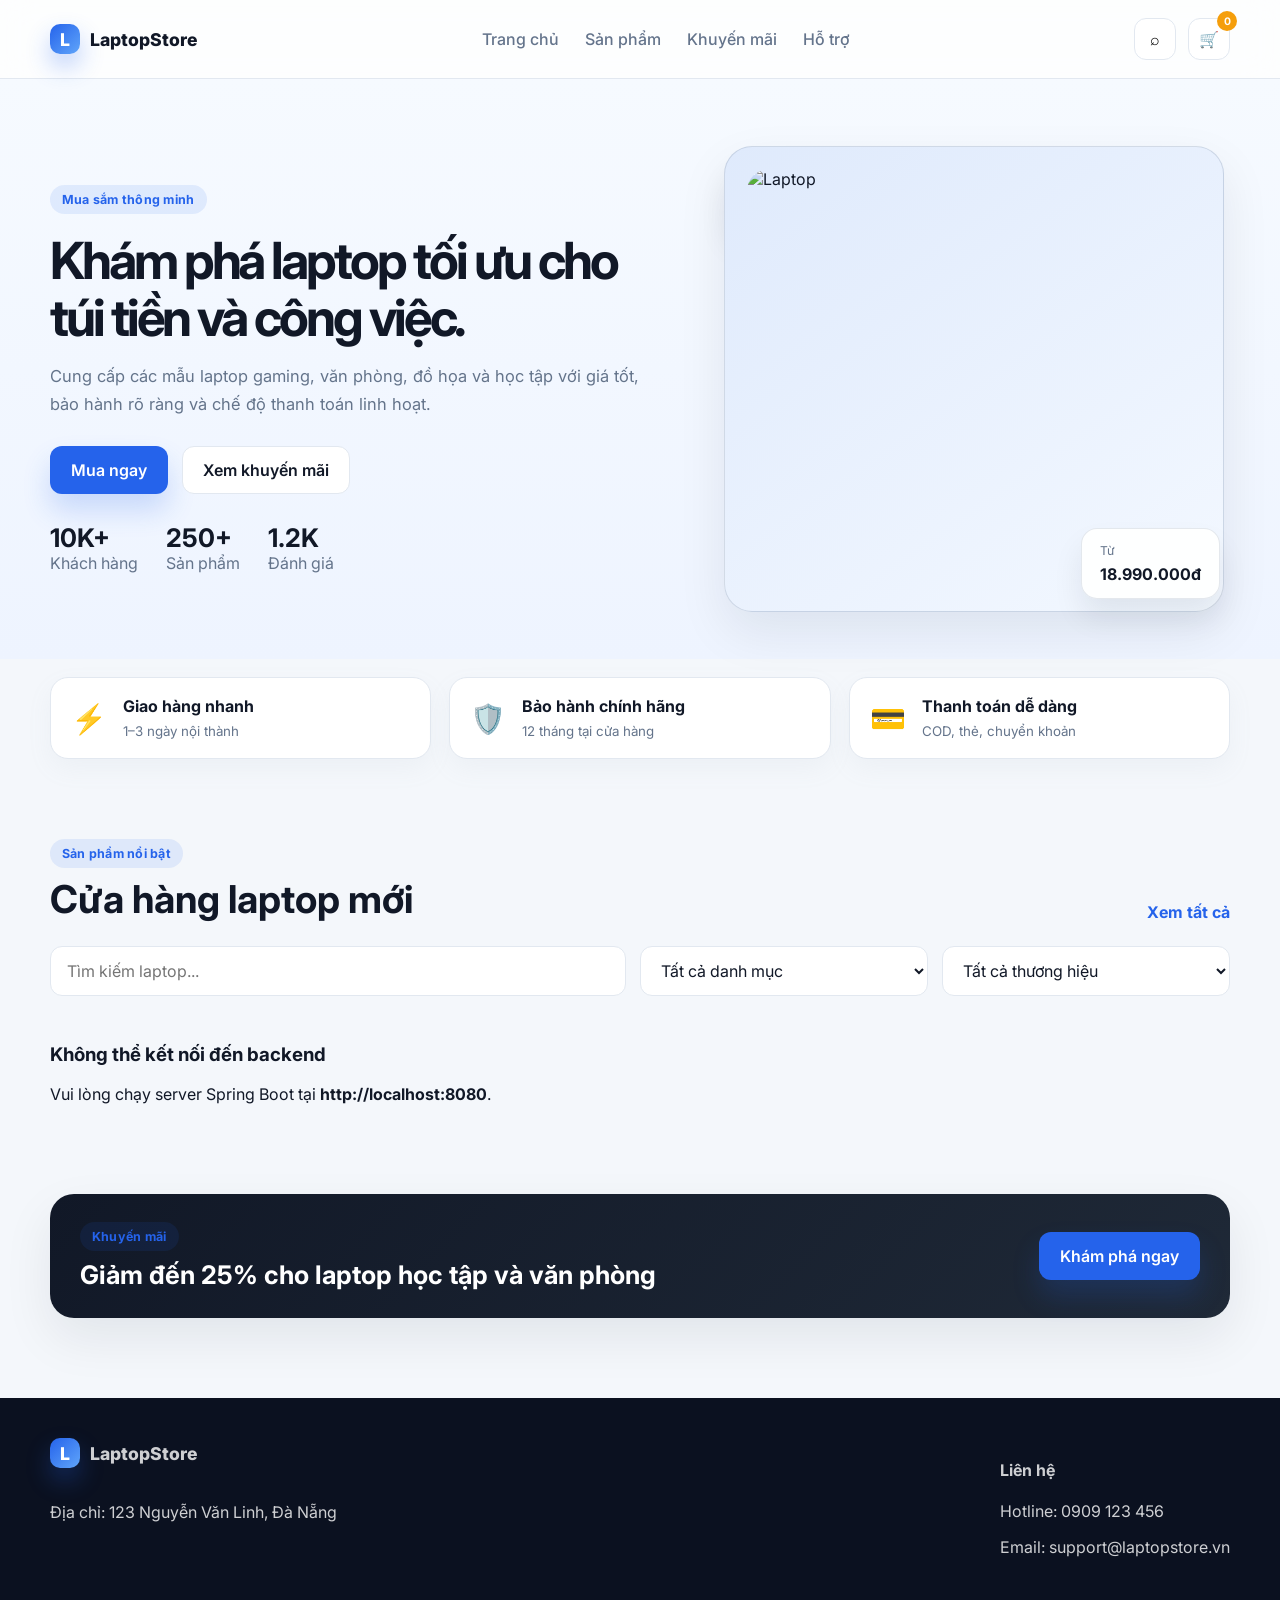
==== front_end/index.html @ 11240186 "Tạo giao diện frontend HTML/CSS/JS cho website bán laptop LaptopStore." ====
<!DOCTYPE html>
<html lang="vi">
  <head>
    <meta charset="UTF-8" />
    <meta name="viewport" content="width=device-width, initial-scale=1.0" />
    <title>Laptop Store</title>
    <link rel="preconnect" href="https://fonts.googleapis.com" />
    <link rel="preconnect" href="https://fonts.gstatic.com" crossorigin />
    <link href="https://fonts.googleapis.com/css2?family=Inter:wght@400;500;600;700;800&display=swap" rel="stylesheet" />
    <link rel="stylesheet" href="styles.css" />
  </head>
  <body>
    <header class="topbar">
      <div class="container nav-wrap">
        <div class="brand">
          <span class="brand-mark">L</span>
          <span>LaptopStore</span>
        </div>
        <nav class="main-nav">
          <a href="#home">Trang chủ</a>
          <a href="#products">Sản phẩm</a>
          <a href="#deal">Khuyến mãi</a>
          <a href="#support">Hỗ trợ</a>
        </nav>
        <div class="nav-actions">
          <button class="icon-btn" aria-label="Tìm kiếm">⌕</button>
          <button class="icon-btn cart-button" aria-label="Giỏ hàng">
            🛒
            <span id="cart-count" class="cart-count">0</span>
          </button>
        </div>
      </div>
    </header>

    <main id="home">
      <section class="hero">
        <div class="container hero-content">
          <div class="hero-text">
            <span class="badge">Mua sắm thông minh</span>
            <h1>Khám phá laptop tối ưu cho túi tiền và công việc.</h1>
            <p>
              Cung cấp các mẫu laptop gaming, văn phòng, đồ họa và học tập với giá tốt,
              bảo hành rõ ràng và chế độ thanh toán linh hoạt.
            </p>
            <div class="hero-actions">
              <a href="#products" class="btn primary">Mua ngay</a>
              <a href="#deal" class="btn secondary">Xem khuyến mãi</a>
            </div>
            <ul class="hero-stats">
              <li><strong>10K+</strong><span>Khách hàng</span></li>
              <li><strong>250+</strong><span>Sản phẩm</span></li>
              <li><strong>1.2K</strong><span>Đánh giá</span></li>
            </ul>
          </div>
          <div class="hero-visual">
            <div class="floating-card card-top">
              <span>Gaming</span>
              <strong>RTX 4060</strong>
            </div>
            <div class="laptop-frame">
              <img src="https://images.unsplash.com/photo-1496181133206-80ce9b88a853?auto=format&fit=crop&w=900&q=80" alt="Laptop" />
            </div>
            <div class="floating-card card-bottom">
              <span>Từ</span>
              <strong>18.990.000đ</strong>
            </div>
          </div>
        </div>
      </section>

      <section class="feature-strip">
        <div class="container feature-list">
          <div class="feature-item">
            <span>⚡</span>
            <div>
              <strong>Giao hàng nhanh</strong>
              <small>1–3 ngày nội thành</small>
            </div>
          </div>
          <div class="feature-item">
            <span>🛡️</span>
            <div>
              <strong>Bảo hành chính hãng</strong>
              <small>12 tháng tại cửa hàng</small>
            </div>
          </div>
          <div class="feature-item">
            <span>💳</span>
            <div>
              <strong>Thanh toán dễ dàng</strong>
              <small>COD, thẻ, chuyển khoản</small>
            </div>
          </div>
        </div>
      </section>

      <section id="products" class="catalog">
        <div class="container">
          <div class="section-head">
            <div>
              <span class="tiny-label">Sản phẩm nổi bật</span>
              <h2>Cửa hàng laptop mới</h2>
            </div>
            <a href="#" class="link-more">Xem tất cả</a>
          </div>

          <div class="filters">
            <div class="search-box">
              <input id="searchInput" type="text" placeholder="Tìm kiếm laptop..." />
            </div>
            <select id="categoryFilter">
              <option value="">Tất cả danh mục</option>
            </select>
            <select id="brandFilter">
              <option value="">Tất cả thương hiệu</option>
            </select>
          </div>

          <div id="productGrid" class="product-grid"></div>
        </div>
      </section>

      <section id="deal" class="promo">
        <div class="container promo-box">
          <div>
            <span class="tiny-label">Khuyến mãi</span>
            <h3>Giảm đến 25% cho laptop học tập và văn phòng</h3>
          </div>
          <a href="#products" class="btn primary">Khám phá ngay</a>
        </div>
      </section>
    </main>

    <aside id="cartPanel" class="cart-panel hidden">
      <div class="cart-header">
        <h3>Giỏ hàng</h3>
        <button id="closeCart" class="close-btn" aria-label="Đóng">×</button>
      </div>
      <div id="cartItems" class="cart-items"></div>
      <div class="cart-summary">
        <div>
          <span>Tổng tiền</span>
          <strong id="cartTotal">0đ</strong>
        </div>
        <button class="btn primary full">Thanh toán</button>
      </div>
    </aside>

    <div id="productModal" class="modal hidden" aria-hidden="true">
      <div class="modal-backdrop" data-close="true"></div>
      <div class="modal-dialog">
        <button class="close-btn modal-close" aria-label="Đóng">×</button>
        <div id="modalContent" class="modal-content"></div>
      </div>
    </div>

    <footer id="support" class="site-footer">
      <div class="container footer-wrap">
        <div>
          <div class="brand brand-footer">
            <span class="brand-mark">L</span>
            <span>LaptopStore</span>
          </div>
          <p>Địa chỉ: 123 Nguyễn Văn Linh, Đà Nẵng</p>
        </div>
        <div>
          <h4>Liên hệ</h4>
          <p>Hotline: 0909 123 456</p>
          <p>Email: support@laptopstore.vn</p>
        </div>
      </div>
    </footer>

    <script src="script.js"></script>
  </body>
</html>
---- front_end/styles.css ----
:root {
  --dark: #0f172a;
  --bg: #f4f7fb;
  --card: #ffffff;
  --soft: #eef3ff;
  --primary: #2563eb;
  --primary-dark: #1d4ed8;
  --accent: #f59e0b;
  --success: #10b981;
  --text: #111827;
  --muted: #64748b;
  --border: #e2e8f0;
  --shadow: 0 20px 50px rgba(15, 23, 42, 0.08);
}

* {
  box-sizing: border-box;
}

html {
  scroll-behavior: smooth;
}

body {
  margin: 0;
  font-family: "Inter", sans-serif;
  background: var(--bg);
  color: var(--text);
}

a {
  text-decoration: none;
  color: inherit;
}

img {
  max-width: 100%;
  display: block;
}

button,
input,
select {
  font: inherit;
}

.container {
  width: min(1180px, calc(100% - 32px));
  margin: 0 auto;
}

.topbar {
  position: sticky;
  top: 0;
  z-index: 20;
  background: rgba(255, 255, 255, 0.8);
  backdrop-filter: blur(16px);
  border-bottom: 1px solid var(--border);
}

.nav-wrap {
  display: flex;
  align-items: center;
  justify-content: space-between;
  height: 78px;
  gap: 20px;
}

.brand {
  display: inline-flex;
  align-items: center;
  gap: 10px;
  font-weight: 800;
  font-size: 1.1rem;
}

.brand-mark {
  display: grid;
  place-items: center;
  width: 30px;
  height: 30px;
  border-radius: 10px;
  background: linear-gradient(135deg, var(--primary), #60a5fa);
  color: white;
  box-shadow: 0 12px 24px rgba(37, 99, 235, 0.3);
}

.main-nav {
  display: flex;
  align-items: center;
  gap: 26px;
  color: var(--muted);
  font-weight: 500;
}

.main-nav a:hover {
  color: var(--text);
}

.nav-actions {
  display: flex;
  align-items: center;
  gap: 12px;
}

.icon-btn {
  width: 42px;
  height: 42px;
  border: 1px solid var(--border);
  border-radius: 12px;
  background: white;
  cursor: pointer;
  transition: 0.2s ease;
}

.icon-btn:hover {
  transform: translateY(-1px);
  border-color: var(--primary);
}

.cart-button {
  position: relative;
}

.cart-count {
  position: absolute;
  top: -8px;
  right: -8px;
  min-width: 20px;
  height: 20px;
  border-radius: 999px;
  display: grid;
  place-items: center;
  background: var(--accent);
  color: white;
  font-size: 0.65rem;
  font-weight: 700;
}

.hero {
  padding: 50px 0 30px;
  background: linear-gradient(180deg, #f6faff 0%, #eef4ff 100%);
}

.hero-content {
  display: grid;
  grid-template-columns: 1.1fr 0.9fr;
  gap: 40px;
  align-items: center;
}

.badge,
.tiny-label {
  display: inline-block;
  padding: 7px 12px;
  border-radius: 999px;
  background: rgba(37, 99, 235, 0.1);
  color: var(--primary);
  font-weight: 700;
  font-size: 0.78rem;
  letter-spacing: 0.02em;
}

.hero-text h1 {
  font-size: clamp(2.4rem, 4vw, 4.4rem);
  line-height: 1.1;
  margin: 18px 0 16px;
  letter-spacing: -0.06em;
}

.hero-text p {
  font-size: 1.03rem;
  color: var(--muted);
  max-width: 600px;
  line-height: 1.7;
}

.hero-actions {
  display: flex;
  flex-wrap: wrap;
  gap: 14px;
  margin-top: 28px;
}

.btn {
  display: inline-flex;
  align-items: center;
  justify-content: center;
  min-height: 48px;
  padding: 0 20px;
  border-radius: 12px;
  border: 1px solid transparent;
  cursor: pointer;
  transition: 0.2s ease;
  font-weight: 600;
}

.btn.primary {
  background: var(--primary);
  color: white;
  box-shadow: 0 16px 28px rgba(37, 99, 235, 0.2);
}

.btn.primary:hover {
  background: var(--primary-dark);
}

.btn.secondary {
  background: white;
  border-color: var(--border);
}

.hero-stats {
  list-style: none;
  display: flex;
  gap: 28px;
  padding: 0;
  margin: 28px 0 0;
  color: var(--muted);
}

.hero-stats strong {
  display: block;
  font-size: 1.6rem;
  color: var(--text);
}

.hero-visual {
  position: relative;
  display: flex;
  align-items: center;
  justify-content: center;
  min-height: 500px;
}

.laptop-frame {
  position: relative;
  width: min(500px, 100%);
  padding: 22px;
  background: linear-gradient(145deg, #dfeafc, #f3f8ff);
  border: 1px solid rgba(148, 163, 184, 0.35);
  border-radius: 28px;
  box-shadow: var(--shadow);
}

.laptop-frame img {
  width: 100%;
  height: 420px;
  object-fit: cover;
  border-radius: 22px;
}

.floating-card {
  position: absolute;
  display: flex;
  flex-direction: column;
  gap: 6px;
  background: rgba(255, 255, 255, 0.92);
  border: 1px solid rgba(148, 163, 184, 0.25);
  border-radius: 16px;
  box-shadow: 0 18px 30px rgba(15, 23, 42, 0.08);
  padding: 14px 18px;
}

.card-top {
  top: 30px;
  left: 10px;
}

.card-bottom {
  right: 10px;
  bottom: 30px;
}

.floating-card span {
  color: var(--muted);
  font-size: 0.76rem;
}

.feature-strip {
  padding: 18px 0 0;
}

.feature-list {
  display: grid;
  grid-template-columns: repeat(3, minmax(200px, 1fr));
  gap: 18px;
}

.feature-item {
  display: flex;
  align-items: center;
  gap: 16px;
  background: white;
  border: 1px solid var(--border);
  border-radius: 18px;
  padding: 18px 20px;
  box-shadow: 0 10px 25px rgba(148, 163, 184, 0.08);
}

.feature-item span {
  font-size: 1.8rem;
}

.feature-item strong {
  display: block;
  margin-bottom: 4px;
}

.feature-item small {
  color: var(--muted);
}

.catalog {
  padding: 80px 0 30px;
}

.section-head {
  display: flex;
  align-items: end;
  justify-content: space-between;
  margin-bottom: 24px;
}

.section-head h2 {
  margin: 8px 0 0;
  font-size: clamp(1.8rem, 3vw, 2.5rem);
}

.link-more {
  color: var(--primary);
  font-weight: 700;
}

.filters {
  display: grid;
  grid-template-columns: 2fr 1fr 1fr;
  gap: 14px;
  margin-bottom: 28px;
}

.search-box input,
.filters select {
  width: 100%;
  min-height: 50px;
  padding: 0 16px;
  border-radius: 12px;
  background: white;
  border: 1px solid var(--border);
  color: var(--text);
}

.product-grid {
  display: grid;
  grid-template-columns: repeat(auto-fit, minmax(240px, 1fr));
  gap: 24px;
}

.product-card {
  background: white;
  border: 1px solid var(--border);
  border-radius: 18px;
  overflow: hidden;
  box-shadow: 0 14px 30px rgba(15, 23, 42, 0.03);
  transition: transform 0.2s ease, box-shadow 0.2s ease;
}

.product-card:hover {
  transform: translateY(-4px);
  box-shadow: 0 22px 40px rgba(15, 23, 42, 0.08);
}

.product-image {
  width: 100%;
  height: 220px;
  object-fit: cover;
  background: linear-gradient(135deg, rgba(37,99,235,0.08), rgba(14,165,233,0.04));
}

.product-body {
  padding: 18px 16px 20px;
}

.product-meta {
  display: flex;
  justify-content: space-between;
  gap: 12px;
  margin-bottom: 12px;
  color: var(--muted);
  font-size: 0.82rem;
}

.product-body h3 {
  margin: 0 0 10px;
  font-size: 1.08rem;
  line-height: 1.5;
}

.product-price {
  display: flex;
  align-items: center;
  justify-content: space-between;
  gap: 10px;
  margin-top: 16px;
}

.price-value {
  font-size: 1.28rem;
  font-weight: 800;
  color: var(--primary);
}

.product-actions {
  display: flex;
  gap: 10px;
  margin-top: 16px;
}

.product-actions button {
  flex: 1;
  min-height: 42px;
  border: none;
  border-radius: 10px;
  cursor: pointer;
  font-weight: 600;
}

.detail-btn {
  background: rgba(37, 99, 235, 0.08);
  color: var(--primary);
}

.add-btn {
  background: var(--primary);
  color: white;
}

.promo {
  padding: 44px 0 80px;
}

.promo-box {
  display: flex;
  align-items: center;
  justify-content: space-between;
  gap: 20px;
  padding: 28px 30px;
  background: linear-gradient(135deg, #111827, #1f2937);
  color: white;
  border-radius: 24px;
  box-shadow: var(--shadow);
}

.promo-box h3 {
  margin: 8px 0 0;
  font-size: clamp(1.5rem, 2vw, 2.1rem);
}

.site-footer {
  background: #0b1120;
  color: rgba(255, 255, 255, 0.8);
  padding: 40px 0;
}

.footer-wrap {
  display: flex;
  justify-content: space-between;
  gap: 20px;
}

.brand-footer {
  margin-bottom: 18px;
}

.cart-panel {
  position: fixed;
  top: 0;
  right: 0;
  width: min(420px, 100%);
  height: 100vh;
  background: white;
  box-shadow: -20px 0 60px rgba(15, 23, 42, 0.18);
  z-index: 50;
  display: flex;
  flex-direction: column;
  transform: translateX(0);
  transition: transform 0.25s ease;
}

.cart-panel.hidden,
.modal.hidden {
  display: none;
}

.cart-header,
.cart-summary {
  display: flex;
  align-items: center;
  justify-content: space-between;
  gap: 12px;
  padding: 20px 22px;
  border-bottom: 1px solid var(--border);
}

.cart-items {
  flex: 1;
  overflow: auto;
  padding: 14px 18px 20px;
}

.cart-item {
  display: flex;
  gap: 12px;
  padding: 12px 0;
  border-bottom: 1px solid var(--border);
}

.cart-item img {
  width: 72px;
  height: 72px;
  object-fit: cover;
  border-radius: 12px;
}

.cart-item h4 {
  margin: 0 0 8px;
  font-size: 0.98rem;
}

.cart-item p {
  margin: 0;
  color: var(--muted);
  font-size: 0.8rem;
}

.cart-item strong {
  display: block;
  margin-top: 8px;
  color: var(--primary);
}

.close-btn {
  border: none;
  background: rgba(148, 163, 184, 0.12);
  width: 34px;
  height: 34px;
  border-radius: 50%;
  font-size: 1.5rem;
  cursor: pointer;
}

.full {
  width: 100%;
}

.modal {
  position: fixed;
  inset: 0;
  z-index: 60;
}

.modal-backdrop {
  position: absolute;
  inset: 0;
  background: rgba(15, 23, 42, 0.52);
}

.modal-dialog {
  position: relative;
  z-index: 1;
  width: min(980px, calc(100% - 32px));
  margin: 8vh auto 0;
  background: white;
  border-radius: 28px;
  padding: 24px;
  box-shadow: 0 25px 80px rgba(15, 23, 42, 0.22);
}

.modal-close {
  position: absolute;
  top: 16px;
  right: 16px;
}

.modal-content {
  display: grid;
  grid-template-columns: 1fr 1fr;
  gap: 30px;
  padding-top: 14px;
}

.modal-image {
  width: 100%;
  height: 420px;
  object-fit: cover;
  border-radius: 20px;
}

.modal-info h2 {
  margin: 0 0 12px;
  font-size: clamp(1.8rem, 2vw, 2.6rem);
}

.modal-info .price {
  font-size: 2rem;
  font-weight: 800;
  color: var(--primary);
  margin: 10px 0 18px;
}

.meta-list {
  display: grid;
  grid-template-columns: repeat(2, minmax(180px, 1fr));
  gap: 12px 16px;
  margin: 24px 0;
}

.meta-item {
  background: var(--soft);
  border: 1px solid rgba(148, 163, 184, 0.2);
  border-radius: 12px;
  padding: 12px 14px;
}

.meta-item span {
  display: block;
  color: var(--muted);
  font-size: 0.72rem;
  margin-bottom: 6px;
}

.meta-item strong {
  font-size: 0.95rem;
}

@media (max-width: 900px) {
  .hero-content,
  .modal-content,
  .feature-list,
  .footer-wrap {
    grid-template-columns: 1fr;
    display: grid;
  }

  .main-nav {
    display: none;
  }

  .filters {
    grid-template-columns: 1fr;
  }

  .promo-box,
  .section-head {
    flex-direction: column;
    align-items: flex-start;
  }
}

@media (max-width: 560px) {
  .hero {
    padding-top: 30px;
  }

  .hero-stats {
    flex-wrap: wrap;
    gap: 14px 24px;
  }

  .product-grid {
    grid-template-columns: 1fr;
  }
}
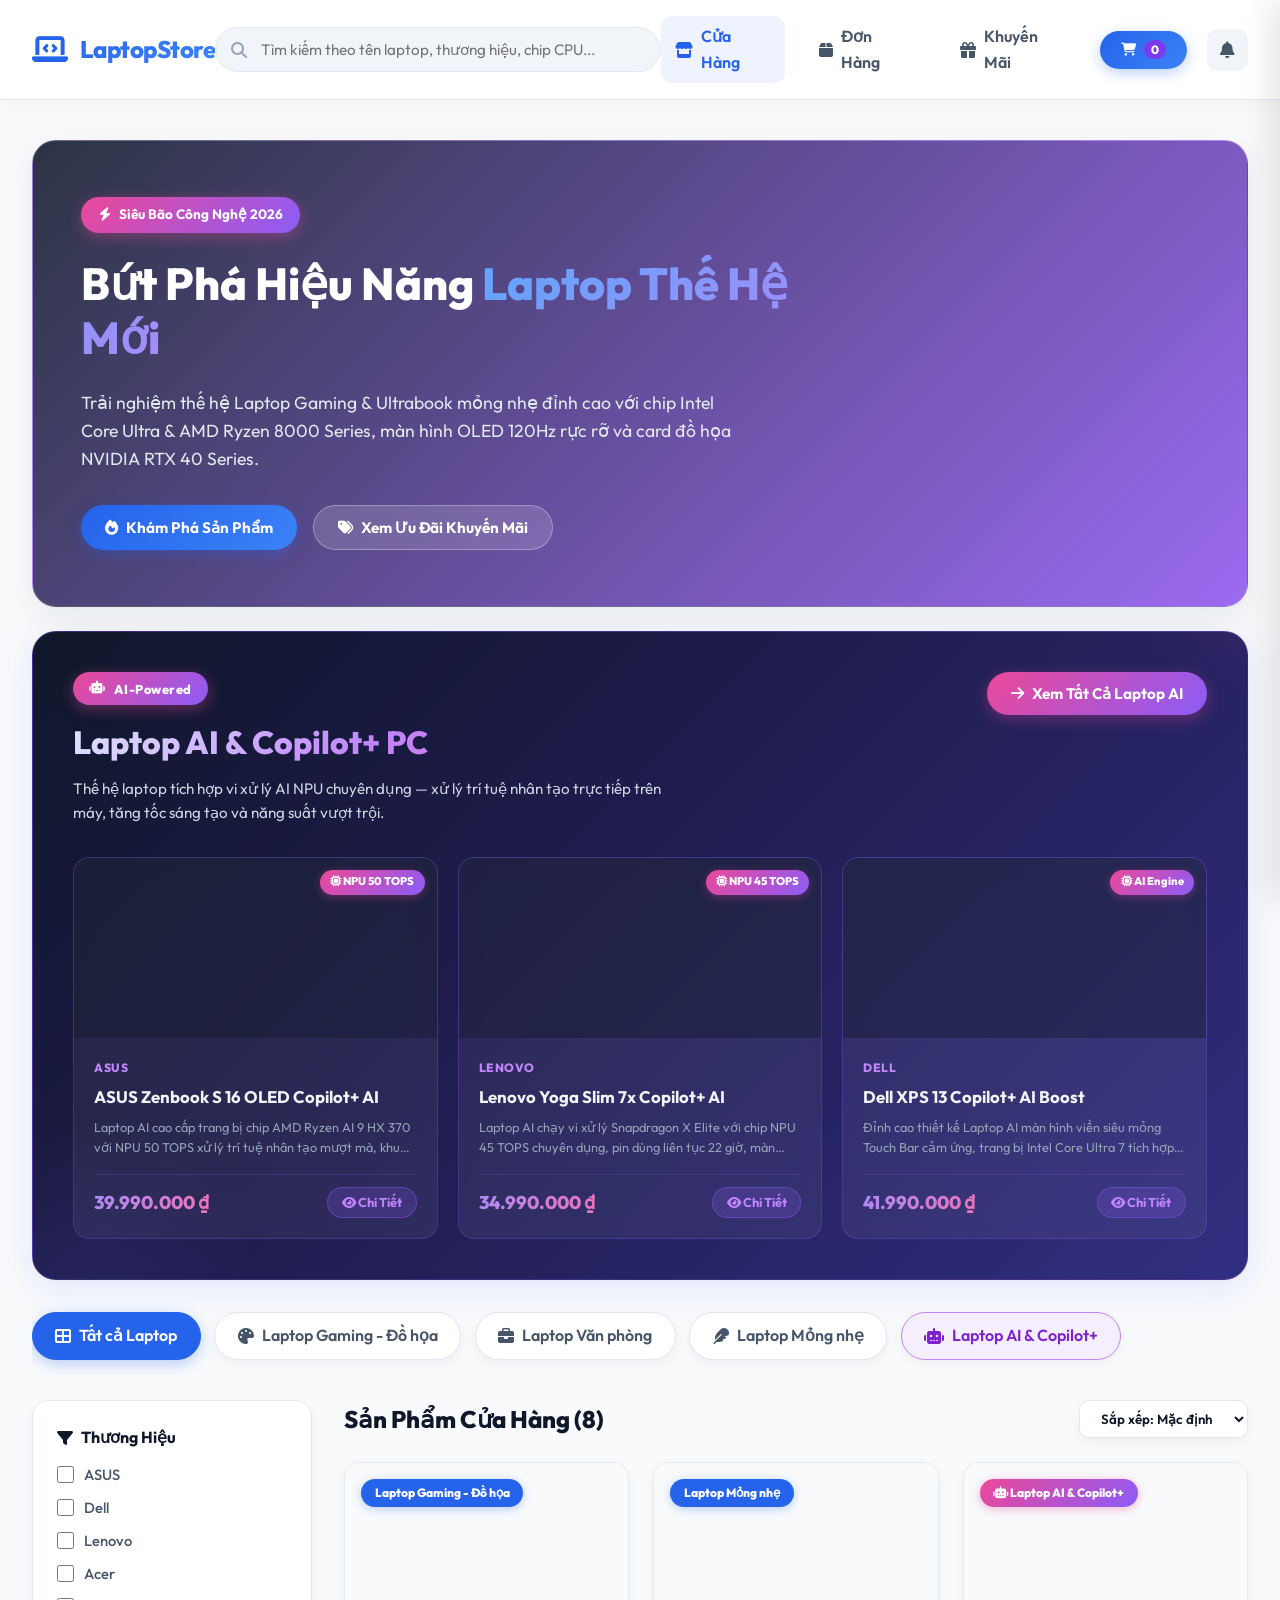
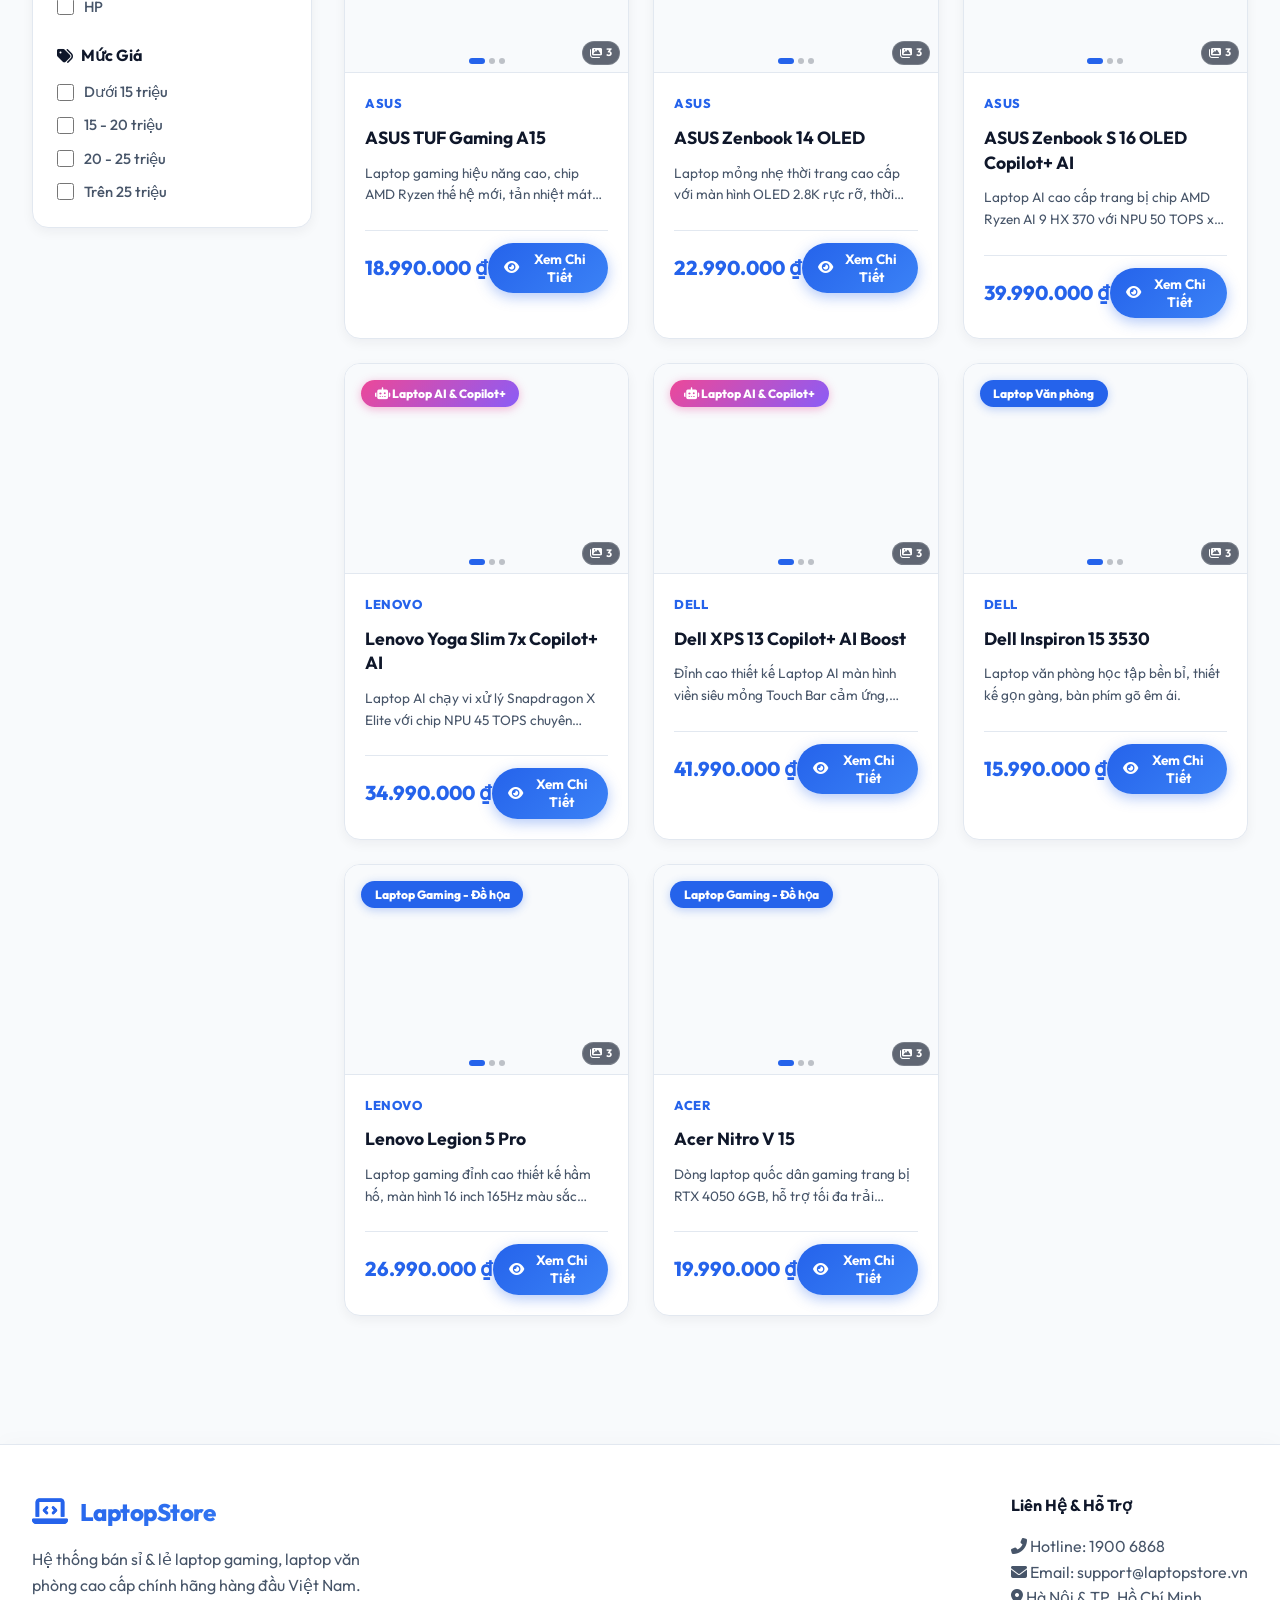
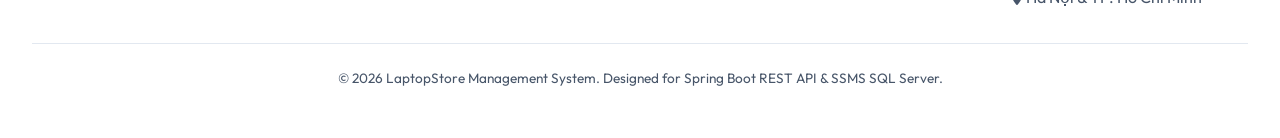
==== commit 2e4ce7ea: "them fe và sửa hiển thị ctsp" ====
--- a/front_end/index.html
+++ b/front_end/index.html
@@ -1,176 +1,333 @@
 <!DOCTYPE html>
 <html lang="vi">
-  <head>
-    <meta charset="UTF-8" />
-    <meta name="viewport" content="width=device-width, initial-scale=1.0" />
-    <title>Laptop Store</title>
-    <link rel="preconnect" href="https://fonts.googleapis.com" />
-    <link rel="preconnect" href="https://fonts.gstatic.com" crossorigin />
-    <link href="https://fonts.googleapis.com/css2?family=Inter:wght@400;500;600;700;800&display=swap" rel="stylesheet" />
-    <link rel="stylesheet" href="styles.css" />
-  </head>
-  <body>
-    <header class="topbar">
-      <div class="container nav-wrap">
-        <div class="brand">
-          <span class="brand-mark">L</span>
-          <span>LaptopStore</span>
+<head>
+  <meta charset="UTF-8">
+  <meta name="viewport" content="width=device-width, initial-scale=1.0">
+  <title>LaptopStore - System Store & Administration</title>
+
+  <!-- Google Fonts & FontAwesome Icons -->
+  <link rel="preconnect" href="https://fonts.googleapis.com">
+  <link rel="preconnect" href="https://fonts.gstatic.com" crossorigin>
+  <link href="https://fonts.googleapis.com/css2?family=Outfit:wght@300;400;500;600;700;800&display=swap" rel="stylesheet">
+  <link rel="stylesheet" href="https://cdnjs.cloudflare.com/ajax/libs/font-awesome/6.4.0/css/all.min.css">
+
+  <!-- Custom CSS Design System -->
+  <link rel="stylesheet" href="css/style.css">
+</head>
+<body>
+
+  <!-- Navbar Navigation Header -->
+  <header class="navbar">
+    <div class="nav-brand" data-nav="shop">
+      <i class="fas fa-laptop-code"></i>
+      <span>LaptopStore</span>
+    </div>
+
+    <div class="nav-search">
+      <i class="fas fa-search"></i>
+      <input type="text" id="search-input" placeholder="Tìm kiếm theo tên laptop, thương hiệu, chip CPU...">
+    </div>
+
+    <div class="nav-menu">
+      <a href="#" class="nav-link active" data-nav="shop">
+        <i class="fas fa-store"></i> Cửa Hàng
+      </a>
+      <a href="#" class="nav-link" data-nav="orders">
+        <i class="fas fa-box"></i> Đơn Hàng
+      </a>
+      <a href="#" class="nav-link" data-nav="promotions">
+        <i class="fas fa-gift"></i> Khuyến Mãi
+      </a>
+      <a href="#" class="nav-link" id="nav-admin" data-nav="admin" style="display: none;">
+        <i class="fas fa-user-shield"></i> Quản Lý Hệ Thống
+      </a>
+
+      <!-- 2 Role Switcher Options -->
+      <select id="role-select" class="role-switcher">
+        <option value="customer">👤 Giao Diện Người Dùng (Khách Hàng)</option>
+        <option value="admin">👑 Giao Diện Quản Trị Viên & Nhân Viên</option>
+      </select>
+
+      <!-- Cart Button Badge -->
+      <button id="cart-btn" class="cart-btn">
+        <i class="fas fa-shopping-cart"></i>
+        <span id="cart-badge" class="cart-badge">0</span>
+      </button>
+
+      <button id="notification-btn" class="notification-btn" aria-label="Thông báo">
+        <i class="fas fa-bell"></i>
+        <span id="notification-badge" class="cart-badge">0</span>
+      </button>
+      <div id="notification-panel" class="notification-panel" hidden></div>
+    </div>
+  </header>
+
+  <!-- Hero Feature Showcase Section -->
+  <section id="hero-section" class="hero">
+    <div class="hero-banner">
+      <div class="hero-badge">
+        <i class="fas fa-bolt"></i> Siêu Bão Công Nghệ 2026
+      </div>
+      <h1 class="hero-title">Bứt Phá Hiệu Năng <span>Laptop Thế Hệ Mới</span></h1>
+      <p class="hero-desc">
+        Trải nghiệm thế hệ Laptop Gaming & Ultrabook mỏng nhẹ đỉnh cao với chip Intel Core Ultra & AMD Ryzen 8000 Series, màn hình OLED 120Hz rực rỡ và card đồ họa NVIDIA RTX 40 Series.
+      </p>
+      <div class="hero-actions">
+        <button class="btn btn-primary" onclick="switchView('shop')">
+          <i class="fas fa-fire"></i> Khám Phá Sản Phẩm
+        </button>
+        <button class="btn btn-secondary" onclick="switchView('promotions')">
+          <i class="fas fa-tags"></i> Xem Ưu Đãi Khuyến Mãi
+        </button>
+      </div>
+    </div>
+  </section>
+
+  <!-- AI Laptop Showcase Section -->
+  <section id="ai-section" class="ai-section">
+    <div class="ai-section-inner">
+      <div class="ai-header">
+        <div class="ai-header-text">
+          <span class="ai-badge"><i class="fas fa-robot"></i> AI-Powered</span>
+          <h2 class="ai-title">Laptop AI & Copilot+ PC</h2>
+          <p class="ai-desc">Thế hệ laptop tích hợp vi xử lý AI NPU chuyên dụng — xử lý trí tuệ nhân tạo trực tiếp trên máy, tăng tốc sáng tạo và năng suất vượt trội.</p>
         </div>
-        <nav class="main-nav">
-          <a href="#home">Trang chủ</a>
-          <a href="#products">Sản phẩm</a>
-          <a href="#deal">Khuyến mãi</a>
-          <a href="#support">Hỗ trợ</a>
-        </nav>
-        <div class="nav-actions">
-          <button class="icon-btn" aria-label="Tìm kiếm">⌕</button>
-          <button class="icon-btn cart-button" aria-label="Giỏ hàng">
-            🛒
-            <span id="cart-count" class="cart-count">0</span>
+        <button class="btn btn-ai" onclick="filterByCategory(5)">
+          <i class="fas fa-arrow-right"></i> Xem Tất Cả Laptop AI
+        </button>
+      </div>
+      <div id="ai-products-grid" class="ai-products-grid">
+        <!-- Dynamically Rendered AI Product Cards -->
+      </div>
+    </div>
+  </section>
+
+  <!-- Category Filter Quick Chips -->
+  <section id="category-section" class="category-section">
+    <div id="category-bar" class="category-bar">
+      <!-- Dynamically Rendered -->
+    </div>
+  </section>
+
+  <!-- Main Grid Layout (Sidebar Filters + Catalog View) -->
+  <main id="main-content" class="main-container">
+    <aside id="sidebar-container">
+      <!-- Dynamically Rendered Sidebar -->
+    </aside>
+
+    <section id="catalog-view">
+      <!-- Dynamically Rendered Product Cards / Views -->
+    </section>
+  </main>
+
+  <!-- Product Details Modal -->
+  <div id="product-modal" class="modal-overlay">
+    <div class="modal-card">
+      <div class="modal-header">
+        <h3 class="modal-title"><i class="fas fa-laptop"></i> Chi Tiết Sản Phẩm & Cấu Hình</h3>
+        <button class="modal-close">&times;</button>
+      </div>
+      <div id="product-modal-body" class="modal-body">
+        <!-- Dynamically Rendered Details -->
+      </div>
+    </div>
+  </div>
+
+  <!-- Cart Drawer Overlay -->
+  <div id="cart-overlay" class="cart-drawer-overlay"></div>
+  <aside id="cart-drawer" class="cart-drawer">
+    <div class="cart-drawer-header">
+      <h3 style="font-weight: 700; display: flex; align-items: center; gap: 0.5rem;">
+        <i class="fas fa-shopping-bag" style="color: var(--primary);"></i> Giỏ Hàng Của Bạn
+      </h3>
+      <button id="close-cart-btn" class="modal-close">&times;</button>
+    </div>
+    <div id="cart-drawer-body" class="cart-drawer-body">
+      <!-- Dynamically Rendered Cart Items -->
+    </div>
+    <div class="cart-drawer-footer">
+      <div style="display: flex; justify-content: space-between; align-items: center; font-size: 1.1rem; font-weight: 700;">
+        <span>Tổng cộng:</span>
+        <span id="cart-total-price" style="color: var(--primary); font-size: 1.3rem;">0 ₫</span>
+      </div>
+      <button class="btn btn-primary" style="width: 100%; justify-content: center;" onclick="openCheckoutModal()">
+        <i class="fas fa-credit-card"></i> Tiến Hành Thanh Toán
+      </button>
+    </div>
+  </aside>
+
+  <!-- Checkout Form Modal -->
+  <div id="checkout-modal" class="modal-overlay">
+    <div class="modal-card" style="max-width: 600px;">
+      <div class="modal-header">
+        <h3 class="modal-title"><i class="fas fa-cash-register"></i> Đặt Hàng & Thanh Toán</h3>
+        <button class="modal-close">&times;</button>
+      </div>
+      <div class="modal-body">
+        <form onsubmit="processCheckout(event)">
+          <div class="form-group">
+            <label class="form-label">Họ và tên người nhận</label>
+            <input type="text" id="checkout-name" class="form-input" placeholder="Nguyễn Văn An" required value="Nguyễn Văn An">
+          </div>
+          <div class="form-group">
+            <label class="form-label">Số điện thoại liên hệ</label>
+            <input type="tel" id="checkout-phone" class="form-input" placeholder="0901234567" required value="0901234567">
+          </div>
+          <div class="form-group">
+            <label class="form-label">Địa chỉ giao hàng chi tiết</label>
+            <textarea id="checkout-address" class="form-input" rows="3" placeholder="Số nhà, Tên đường, Phường/Xã, Quận/Huyện, Tỉnh/TP" required>123 Đường Cầu Giấy, Phường Dịch Vọng, Quận Cầu Giấy, Hà Nội</textarea>
+          </div>
+          <div class="form-group">
+            <label class="form-label">Phương thức thanh toán</label>
+            <select id="checkout-payment" class="form-input">
+              <option value="Thanh toán khi nhận hàng (COD)">Thanh toán khi nhận hàng (COD)</option>
+              <option value="Chuyển khoản Ngân hàng (QR Code)">Chuyển khoản Ngân hàng qua QR Code</option>
+              <option value="Thẻ tín dụng / Ghi nợ Quốc tế">Thẻ tín dụng / Ghi nợ Visa / Mastercard</option>
+            </select>
+          </div>
+
+          <div style="background: var(--bg-surface); padding: 1rem; border-radius: var(--radius-sm); margin: 1.5rem 0; display: flex; justify-content: space-between; align-items: center;">
+            <span style="font-weight: 600;">Tổng thanh toán:</span>
+            <span id="checkout-total-price" style="font-size: 1.4rem; font-weight: 800; color: var(--primary);">0 ₫</span>
+          </div>
+
+          <button type="submit" class="btn btn-primary" style="width: 100%; justify-content: center; font-size: 1.1rem; padding: 0.9rem;">
+            <i class="fas fa-check-circle"></i> Xác Nhận Đặt Hàng Ngay
           </button>
+        </form>
+      </div>
+    </div>
+  </div>
+
+  <!-- Admin Add / Edit Product & Price Modal -->
+  <div id="product-editor-modal" class="modal-overlay">
+    <div class="modal-card" style="max-width: 650px;">
+      <div class="modal-header">
+        <h3 id="product-editor-title" class="modal-title"><i class="fas fa-edit"></i> Thêm / Cập Nhật Sản Phẩm & Giá</h3>
+        <button class="modal-close">&times;</button>
+      </div>
+      <div class="modal-body">
+        <form onsubmit="saveProductForm(event)">
+          <input type="hidden" id="edit-prod-id">
+          
+          <div style="display: grid; grid-template-columns: 1fr 1fr; gap: 1rem;">
+            <div class="form-group">
+              <label class="form-label">Mã Sản Phẩm</label>
+              <input type="text" id="edit-prod-code" class="form-input" placeholder="SP006" required>
+            </div>
+            <div class="form-group">
+              <label class="form-label">Tên Laptop</label>
+              <input type="text" id="edit-prod-name" class="form-input" placeholder="ASUS ROG Strix G16" required>
+            </div>
+          </div>
+
+          <div style="display: grid; grid-template-columns: 1fr 1fr; gap: 1rem;">
+            <div class="form-group">
+              <label class="form-label">Danh Mục</label>
+              <select id="edit-prod-category" class="form-input" required></select>
+            </div>
+            <div class="form-group">
+              <label class="form-label">Thương Hiệu</label>
+              <select id="edit-prod-brand" class="form-input" required></select>
+            </div>
+          </div>
+
+          <div class="form-group">
+            <label class="form-label">Giá Bán Cơ Bản (VNĐ)</label>
+            <input type="number" id="edit-prod-price" class="form-input" placeholder="25990000" min="0" step="100000" required>
+          </div>
+
+          <div class="form-group">
+            <label class="form-label">Link Hình Ảnh (Nhiều URL cách nhau bằng dấu phẩy)</label>
+            <input type="text" id="edit-prod-image" class="form-input" placeholder="https://url1.jpg, https://url2.jpg, https://url3.jpg">
+          </div>
+
+          <div class="form-group">
+            <label class="form-label">Mô Tả Sản Phẩm</label>
+            <textarea id="edit-prod-desc" class="form-input" rows="3" placeholder="Laptop gaming cao cấp màn hình 165Hz..."></textarea>
+          </div>
+
+          <button type="submit" class="btn btn-primary" style="width: 100%; justify-content: center; margin-top: 1rem;">
+            <i class="fas fa-save"></i> Lưu Thông Tin & Giá Sản Phẩm
+          </button>
+        </form>
+      </div>
+    </div>
+  </div>
+
+  <!-- Admin Add / Edit Promotion Modal -->
+  <div id="promotion-editor-modal" class="modal-overlay">
+    <div class="modal-card" style="max-width: 600px;">
+      <div class="modal-header">
+        <h3 id="promo-editor-title" class="modal-title"><i class="fas fa-percentage"></i> Quản Lý Chương Trình Khuyến Mại</h3>
+        <button class="modal-close">&times;</button>
+      </div>
+      <div class="modal-body">
+        <form onsubmit="savePromotionForm(event)">
+          <input type="hidden" id="edit-promo-id">
+
+          <div class="form-group">
+            <label class="form-label">Mã Khuyến Mại</label>
+            <input type="text" id="edit-promo-code" class="form-input" placeholder="KM_T9_2026" required>
+          </div>
+
+          <div class="form-group">
+            <label class="form-label">Tên Chương Trình Khuyến Mại</label>
+            <input type="text" id="edit-promo-name" class="form-input" placeholder="Giảm Giá Mùa Khai Trường" required>
+          </div>
+
+          <div class="form-group">
+            <label class="form-label">Phần Trăm Giảm Giá (%)</label>
+            <input type="number" id="edit-promo-discount" class="form-input" placeholder="15" min="1" max="100" required>
+          </div>
+
+          <div style="display: grid; grid-template-columns: 1fr 1fr; gap: 1rem;">
+            <div class="form-group">
+              <label class="form-label">Ngày Bắt Đầu</label>
+              <input type="date" id="edit-promo-start" class="form-input" required>
+            </div>
+            <div class="form-group">
+              <label class="form-label">Ngày Kết Thúc</label>
+              <input type="date" id="edit-promo-end" class="form-input" required>
+            </div>
+          </div>
+
+          <button type="submit" class="btn btn-primary" style="width: 100%; justify-content: center; margin-top: 1rem;">
+            <i class="fas fa-check"></i> Lưu Khuyến Mại
+          </button>
+        </form>
+      </div>
+    </div>
+  </div>
+
+  <!-- Toast Notification Container -->
+  <div id="toast-container" class="toast-container"></div>
+
+  <!-- Footer Section -->
+  <footer class="footer">
+    <div style="max-width: 1400px; margin: 0 auto; display: flex; flex-wrap: wrap; justify-content: space-between; gap: 2rem; text-align: left; margin-bottom: 2rem;">
+      <div>
+        <div class="nav-brand" style="margin-bottom: 1rem;">
+          <i class="fas fa-laptop-code"></i> LaptopStore
         </div>
-      </div>
-    </header>
-
-    <main id="home">
-      <section class="hero">
-        <div class="container hero-content">
-          <div class="hero-text">
-            <span class="badge">Mua sắm thông minh</span>
-            <h1>Khám phá laptop tối ưu cho túi tiền và công việc.</h1>
-            <p>
-              Cung cấp các mẫu laptop gaming, văn phòng, đồ họa và học tập với giá tốt,
-              bảo hành rõ ràng và chế độ thanh toán linh hoạt.
-            </p>
-            <div class="hero-actions">
-              <a href="#products" class="btn primary">Mua ngay</a>
-              <a href="#deal" class="btn secondary">Xem khuyến mãi</a>
-            </div>
-            <ul class="hero-stats">
-              <li><strong>10K+</strong><span>Khách hàng</span></li>
-              <li><strong>250+</strong><span>Sản phẩm</span></li>
-              <li><strong>1.2K</strong><span>Đánh giá</span></li>
-            </ul>
-          </div>
-          <div class="hero-visual">
-            <div class="floating-card card-top">
-              <span>Gaming</span>
-              <strong>RTX 4060</strong>
-            </div>
-            <div class="laptop-frame">
-              <img src="https://images.unsplash.com/photo-1496181133206-80ce9b88a853?auto=format&fit=crop&w=900&q=80" alt="Laptop" />
-            </div>
-            <div class="floating-card card-bottom">
-              <span>Từ</span>
-              <strong>18.990.000đ</strong>
-            </div>
-          </div>
-        </div>
-      </section>
-
-      <section class="feature-strip">
-        <div class="container feature-list">
-          <div class="feature-item">
-            <span>⚡</span>
-            <div>
-              <strong>Giao hàng nhanh</strong>
-              <small>1–3 ngày nội thành</small>
-            </div>
-          </div>
-          <div class="feature-item">
-            <span>🛡️</span>
-            <div>
-              <strong>Bảo hành chính hãng</strong>
-              <small>12 tháng tại cửa hàng</small>
-            </div>
-          </div>
-          <div class="feature-item">
-            <span>💳</span>
-            <div>
-              <strong>Thanh toán dễ dàng</strong>
-              <small>COD, thẻ, chuyển khoản</small>
-            </div>
-          </div>
-        </div>
-      </section>
-
-      <section id="products" class="catalog">
-        <div class="container">
-          <div class="section-head">
-            <div>
-              <span class="tiny-label">Sản phẩm nổi bật</span>
-              <h2>Cửa hàng laptop mới</h2>
-            </div>
-            <a href="#" class="link-more">Xem tất cả</a>
-          </div>
-
-          <div class="filters">
-            <div class="search-box">
-              <input id="searchInput" type="text" placeholder="Tìm kiếm laptop..." />
-            </div>
-            <select id="categoryFilter">
-              <option value="">Tất cả danh mục</option>
-            </select>
-            <select id="brandFilter">
-              <option value="">Tất cả thương hiệu</option>
-            </select>
-          </div>
-
-          <div id="productGrid" class="product-grid"></div>
-        </div>
-      </section>
-
-      <section id="deal" class="promo">
-        <div class="container promo-box">
-          <div>
-            <span class="tiny-label">Khuyến mãi</span>
-            <h3>Giảm đến 25% cho laptop học tập và văn phòng</h3>
-          </div>
-          <a href="#products" class="btn primary">Khám phá ngay</a>
-        </div>
-      </section>
-    </main>
-
-    <aside id="cartPanel" class="cart-panel hidden">
-      <div class="cart-header">
-        <h3>Giỏ hàng</h3>
-        <button id="closeCart" class="close-btn" aria-label="Đóng">×</button>
-      </div>
-      <div id="cartItems" class="cart-items"></div>
-      <div class="cart-summary">
-        <div>
-          <span>Tổng tiền</span>
-          <strong id="cartTotal">0đ</strong>
-        </div>
-        <button class="btn primary full">Thanh toán</button>
-      </div>
-    </aside>
-
-    <div id="productModal" class="modal hidden" aria-hidden="true">
-      <div class="modal-backdrop" data-close="true"></div>
-      <div class="modal-dialog">
-        <button class="close-btn modal-close" aria-label="Đóng">×</button>
-        <div id="modalContent" class="modal-content"></div>
-      </div>
-    </div>
-
-    <footer id="support" class="site-footer">
-      <div class="container footer-wrap">
-        <div>
-          <div class="brand brand-footer">
-            <span class="brand-mark">L</span>
-            <span>LaptopStore</span>
-          </div>
-          <p>Địa chỉ: 123 Nguyễn Văn Linh, Đà Nẵng</p>
-        </div>
-        <div>
-          <h4>Liên hệ</h4>
-          <p>Hotline: 0909 123 456</p>
-          <p>Email: support@laptopstore.vn</p>
-        </div>
-      </div>
-    </footer>
-
-    <script src="script.js"></script>
-  </body>
+        <p style="max-width: 350px;">Hệ thống bán sỉ & lẻ laptop gaming, laptop văn phòng cao cấp chính hãng hàng đầu Việt Nam.</p>
+      </div>
+      <div>
+        <h4 style="color: var(--text-main); margin-bottom: 1rem;">Liên Hệ & Hỗ Trợ</h4>
+        <p><i class="fas fa-phone-alt"></i> Hotline: 1900 6868</p>
+        <p><i class="fas fa-envelope"></i> Email: support@laptopstore.vn</p>
+        <p><i class="fas fa-map-marker-alt"></i> Hà Nội & TP. Hồ Chí Minh</p>
+      </div>
+    </div>
+    <div style="border-top: 1px solid var(--border-color); padding-top: 1.5rem; font-size: 0.85rem;">
+      &copy; 2026 LaptopStore Management System. Designed for Spring Boot REST API & SSMS SQL Server.
+    </div>
+  </footer>
+
+  <!-- Application Logic Scripts -->
+  <script src="js/mock-data.js"></script>
+  <script src="js/api.js"></script>
+  <script src="js/app.js"></script>
+
+</body>
 </html>
--- a/front_end/css/style.css
+++ b/front_end/css/style.css
@@ -0,0 +1,1732 @@
+/* ==========================================================================
+   LaptopStore - Ultra-Modern Light Theme & Design System
+   ========================================================================== */
+
+:root {
+  /* Color Palette - Modern Light Slate & Vibrant Indigo/AI Accents */
+  --bg-dark: #f8fafc;        /* Slate 50 Light Background */
+  --bg-card: #ffffff;        /* Pure White Card Surface */
+  --bg-card-hover: #ffffff;
+  --bg-surface: #f1f5f9;     /* Light Surface */
+  --bg-input: #ffffff;       /* Pure White Input */
+  --border-color: #e2e8f0;   /* Light Slate Border */
+  --border-glow: rgba(37, 99, 235, 0.4);
+
+  --primary: #2563eb;        /* Royal Electric Blue */
+  --primary-glow: rgba(37, 99, 235, 0.25);
+  --primary-gradient: linear-gradient(135deg, #2563eb 0%, #3b82f6 100%);
+  --accent-purple: #7c3aed;   /* Vibrant Purple */
+  --accent-ai: linear-gradient(135deg, #ec4899 0%, #8b5cf6 100%); /* AI Glow */
+  --success: #10b981;
+  --warning: #f59e0b;
+  --danger: #ef4444;
+  --info: #06b6d4;
+
+  --text-main: #0f172a;      /* Slate 900 Dark Readable Text */
+  --text-muted: #475569;     /* Slate 600 Muted Text */
+  --text-dim: #94a3b8;       /* Slate 400 Dim Text */
+
+  --radius-sm: 10px;
+  --radius-md: 16px;
+  --radius-lg: 24px;
+  --radius-full: 9999px;
+
+  --shadow-sm: 0 4px 12px rgba(15, 23, 42, 0.05);
+  --shadow-md: 0 10px 30px rgba(15, 23, 42, 0.08);
+  --shadow-glow: 0 0 25px rgba(37, 99, 235, 0.15);
+
+  --transition: all 0.25s cubic-bezier(0.4, 0, 0.2, 1);
+  --font-family: 'Outfit', -apple-system, BlinkMacSystemFont, 'Segoe UI', Roboto, sans-serif;
+}
+
+/* Base resets & typography */
+* {
+  margin: 0;
+  padding: 0;
+  box-sizing: border-box;
+}
+
+body {
+  font-family: var(--font-family);
+  background-color: var(--bg-dark);
+  color: var(--text-main);
+  line-height: 1.6;
+  min-height: 100vh;
+  overflow-x: hidden;
+}
+
+a {
+  color: var(--primary);
+  text-decoration: none;
+  transition: var(--transition);
+}
+
+a:hover {
+  opacity: 0.85;
+}
+
+button {
+  font-family: inherit;
+  cursor: pointer;
+  border: none;
+  outline: none;
+  transition: var(--transition);
+}
+
+input, select, textarea {
+  font-family: inherit;
+  outline: none;
+}
+
+/* Glassmorphism containers (Light Mode Matte) */
+.glass {
+  background: rgba(255, 255, 255, 0.9);
+  backdrop-filter: blur(16px);
+  -webkit-backdrop-filter: blur(16px);
+  border: 1px solid var(--border-color);
+  box-shadow: var(--shadow-sm);
+}
+
+/* Header & Navbar */
+.navbar {
+  position: sticky;
+  top: 0;
+  z-index: 1000;
+  padding: 1rem 2rem;
+  display: flex;
+  align-items: center;
+  justify-content: space-between;
+  border-bottom: 1px solid var(--border-color);
+  background: rgba(255, 255, 255, 0.92);
+  backdrop-filter: blur(16px);
+  box-shadow: 0 4px 20px rgba(0, 0, 0, 0.03);
+}
+
+.nav-brand {
+  display: flex;
+  align-items: center;
+  gap: 0.75rem;
+  font-size: 1.5rem;
+  font-weight: 800;
+  letter-spacing: -0.5px;
+  background: var(--primary-gradient);
+  -webkit-background-clip: text;
+  -webkit-text-fill-color: transparent;
+  cursor: pointer;
+}
+
+.nav-brand i {
+  font-size: 1.8rem;
+  color: var(--primary);
+  -webkit-text-fill-color: initial;
+}
+
+.nav-search {
+  flex: 0 1 450px;
+  position: relative;
+}
+
+.nav-search input {
+  width: 100%;
+  padding: 0.75rem 1.25rem 0.75rem 2.8rem;
+  background-color: var(--bg-surface);
+  border: 1px solid var(--border-color);
+  border-radius: var(--radius-full);
+  color: var(--text-main);
+  font-size: 0.95rem;
+  transition: var(--transition);
+}
+
+.nav-search input:focus {
+  background-color: #ffffff;
+  border-color: var(--primary);
+  box-shadow: 0 0 15px var(--primary-glow);
+}
+
+.nav-search i {
+  position: absolute;
+  left: 1rem;
+  top: 50%;
+  transform: translateY(-50%);
+  color: var(--text-dim);
+}
+
+.nav-menu {
+  display: flex;
+  align-items: center;
+  gap: 1.25rem;
+}
+
+.nav-link {
+  color: var(--text-muted);
+  font-weight: 600;
+  padding: 0.5rem 0.85rem;
+  border-radius: var(--radius-sm);
+  display: flex;
+  align-items: center;
+  gap: 0.5rem;
+  cursor: pointer;
+}
+
+.nav-link:hover, .nav-link.active {
+  color: var(--primary);
+  background: rgba(37, 99, 235, 0.08);
+}
+
+.role-switcher {
+  background: var(--bg-surface);
+  border: 1px solid var(--border-color);
+  color: var(--text-main);
+  padding: 0.55rem 1.1rem;
+  border-radius: var(--radius-full);
+  font-size: 0.85rem;
+  font-weight: 700;
+  cursor: pointer;
+  transition: var(--transition);
+}
+
+.role-switcher:hover, .role-switcher:focus {
+  border-color: var(--primary);
+  background: #ffffff;
+}
+
+.cart-btn {
+  position: relative;
+  background: var(--primary-gradient);
+  color: #ffffff;
+  font-weight: 700;
+  padding: 0.6rem 1.3rem;
+  border-radius: var(--radius-full);
+  display: flex;
+  align-items: center;
+  gap: 0.5rem;
+  box-shadow: 0 4px 14px rgba(37, 99, 235, 0.3);
+}
+
+.cart-btn:hover {
+  transform: translateY(-2px);
+  box-shadow: 0 6px 20px rgba(37, 99, 235, 0.4);
+}
+
+.cart-badge {
+  background: var(--accent-purple);
+  color: #fff;
+  font-size: 0.75rem;
+  font-weight: 800;
+  padding: 2px 7px;
+  border-radius: 10px;
+}
+
+/* Hero Section */
+.hero {
+  padding: 2.5rem 2rem 1.5rem 2rem;
+  max-width: 1400px;
+  margin: 0 auto;
+}
+
+.hero-banner {
+  border-radius: var(--radius-lg);
+  padding: 3.5rem 3rem;
+  background: linear-gradient(135deg, rgba(15, 23, 42, 0.88) 0%, rgba(124, 58, 237, 0.75) 100%),
+              url('https://images.unsplash.com/photo-1603302576837-37561b2e2302?auto=format&fit=crop&w=1600&q=80') center/cover;
+  border: 1px solid rgba(255, 255, 255, 0.2);
+  position: relative;
+  overflow: hidden;
+  box-shadow: var(--shadow-md);
+  display: flex;
+  flex-direction: column;
+  gap: 1.5rem;
+  color: #ffffff;
+}
+
+.hero-badge {
+  display: inline-flex;
+  align-items: center;
+  gap: 0.5rem;
+  background: var(--accent-ai);
+  color: #ffffff;
+  padding: 0.45rem 1.1rem;
+  border-radius: var(--radius-full);
+  font-size: 0.85rem;
+  font-weight: 700;
+  width: fit-content;
+  box-shadow: 0 4px 15px rgba(236, 72, 153, 0.4);
+}
+
+.hero-title {
+  font-size: 2.8rem;
+  font-weight: 800;
+  line-height: 1.2;
+  max-width: 750px;
+}
+
+.hero-title span {
+  background: linear-gradient(135deg, #60a5fa 0%, #a78bfa 100%);
+  -webkit-background-clip: text;
+  -webkit-text-fill-color: transparent;
+}
+
+.hero-desc {
+  color: #e2e8f0;
+  font-size: 1.1rem;
+  max-width: 650px;
+}
+
+.hero-actions {
+  display: flex;
+  gap: 1rem;
+  margin-top: 0.5rem;
+}
+
+.btn {
+  padding: 0.75rem 1.5rem;
+  border-radius: var(--radius-full);
+  font-weight: 700;
+  display: inline-flex;
+  align-items: center;
+  gap: 0.5rem;
+  font-size: 0.95rem;
+  transition: var(--transition);
+}
+
+.btn-primary {
+  background: var(--primary-gradient);
+  color: #ffffff;
+  box-shadow: 0 4px 14px rgba(37, 99, 235, 0.35);
+}
+
+.btn-primary:hover {
+  transform: translateY(-2px);
+  box-shadow: 0 6px 20px rgba(37, 99, 235, 0.5);
+}
+
+.btn-ai {
+  background: var(--accent-ai);
+  color: #ffffff;
+  box-shadow: 0 4px 15px rgba(236, 72, 153, 0.35);
+}
+
+.btn-ai:hover {
+  transform: translateY(-2px);
+  box-shadow: 0 6px 22px rgba(236, 72, 153, 0.5);
+}
+
+.btn-secondary {
+  background: rgba(255, 255, 255, 0.15);
+  color: #ffffff;
+  border: 1px solid rgba(255, 255, 255, 0.3);
+}
+
+.btn-secondary:hover {
+  background: rgba(255, 255, 255, 0.25);
+}
+
+.btn-danger {
+  background: var(--danger);
+  color: #fff;
+}
+
+.btn-danger:hover {
+  opacity: 0.9;
+}
+
+.btn-sm {
+  padding: 0.45rem 1rem;
+  font-size: 0.85rem;
+}
+
+/* AI Laptop Showcase Section */
+.ai-section {
+  max-width: 1400px;
+  margin: 0 auto;
+  padding: 0 2rem 1rem 2rem;
+}
+
+.ai-section-inner {
+  border-radius: var(--radius-lg);
+  padding: 2.5rem;
+  background: linear-gradient(135deg, #0f172a 0%, #1e1b4b 40%, #312e81 100%);
+  border: 1px solid rgba(139, 92, 246, 0.3);
+  position: relative;
+  overflow: hidden;
+  box-shadow: 0 8px 32px rgba(99, 102, 241, 0.15);
+}
+
+.ai-section-inner::before {
+  content: '';
+  position: absolute;
+  top: -50%;
+  right: -20%;
+  width: 400px;
+  height: 400px;
+  background: radial-gradient(circle, rgba(236, 72, 153, 0.15) 0%, transparent 70%);
+  border-radius: 50%;
+  pointer-events: none;
+}
+
+.ai-section-inner::after {
+  content: '';
+  position: absolute;
+  bottom: -30%;
+  left: -10%;
+  width: 350px;
+  height: 350px;
+  background: radial-gradient(circle, rgba(99, 102, 241, 0.12) 0%, transparent 70%);
+  border-radius: 50%;
+  pointer-events: none;
+}
+
+.ai-header {
+  display: flex;
+  justify-content: space-between;
+  align-items: flex-start;
+  margin-bottom: 2rem;
+  position: relative;
+  z-index: 2;
+}
+
+.ai-header-text {
+  max-width: 600px;
+}
+
+.ai-badge {
+  display: inline-flex;
+  align-items: center;
+  gap: 0.5rem;
+  background: var(--accent-ai);
+  color: #fff;
+  padding: 0.4rem 1rem;
+  border-radius: var(--radius-full);
+  font-size: 0.8rem;
+  font-weight: 800;
+  letter-spacing: 0.5px;
+  box-shadow: 0 4px 15px rgba(236, 72, 153, 0.4);
+  margin-bottom: 0.75rem;
+}
+
+.ai-title {
+  font-size: 2rem;
+  font-weight: 800;
+  color: #fff;
+  margin-bottom: 0.5rem;
+  background: linear-gradient(135deg, #e0e7ff 0%, #c084fc 50%, #f472b6 100%);
+  -webkit-background-clip: text;
+  -webkit-text-fill-color: transparent;
+}
+
+.ai-desc {
+  color: #cbd5e1;
+  font-size: 0.95rem;
+  line-height: 1.6;
+}
+
+.ai-products-grid {
+  display: grid;
+  grid-template-columns: repeat(auto-fill, minmax(300px, 1fr));
+  gap: 1.25rem;
+  position: relative;
+  z-index: 2;
+}
+
+.ai-card {
+  background: rgba(255, 255, 255, 0.06);
+  backdrop-filter: blur(10px);
+  border: 1px solid rgba(139, 92, 246, 0.25);
+  border-radius: var(--radius-md);
+  overflow: hidden;
+  transition: var(--transition);
+  cursor: pointer;
+}
+
+.ai-card:hover {
+  transform: translateY(-5px);
+  border-color: rgba(236, 72, 153, 0.6);
+  box-shadow: 0 8px 25px rgba(139, 92, 246, 0.2);
+  background: rgba(255, 255, 255, 0.1);
+}
+
+.ai-card-img {
+  height: 180px;
+  background: rgba(15, 23, 42, 0.4);
+  display: flex;
+  align-items: center;
+  justify-content: center;
+  padding: 1rem;
+  position: relative;
+}
+
+.ai-card-img img {
+  max-width: 85%;
+  max-height: 85%;
+  object-fit: contain;
+  transition: var(--transition);
+}
+
+.ai-card:hover .ai-card-img img {
+  transform: scale(1.06);
+}
+
+.ai-card-npu-tag {
+  position: absolute;
+  top: 0.75rem;
+  right: 0.75rem;
+  background: var(--accent-ai);
+  color: #fff;
+  font-size: 0.7rem;
+  font-weight: 800;
+  padding: 0.2rem 0.65rem;
+  border-radius: var(--radius-full);
+  box-shadow: 0 2px 8px rgba(236, 72, 153, 0.35);
+}
+
+.ai-card-body {
+  padding: 1.25rem;
+  display: flex;
+  flex-direction: column;
+  gap: 0.5rem;
+}
+
+.ai-card-brand {
+  font-size: 0.75rem;
+  font-weight: 800;
+  color: #c084fc;
+  text-transform: uppercase;
+  letter-spacing: 0.5px;
+}
+
+.ai-card-name {
+  font-size: 1.05rem;
+  font-weight: 700;
+  color: #f1f5f9;
+  line-height: 1.4;
+}
+
+.ai-card-spec {
+  font-size: 0.8rem;
+  color: #94a3b8;
+  display: -webkit-box;
+  -webkit-line-clamp: 2;
+  -webkit-box-orient: vertical;
+  overflow: hidden;
+}
+
+.ai-card-footer {
+  display: flex;
+  justify-content: space-between;
+  align-items: center;
+  margin-top: 0.5rem;
+  padding-top: 0.75rem;
+  border-top: 1px solid rgba(139, 92, 246, 0.2);
+}
+
+.ai-card-price {
+  font-size: 1.15rem;
+  font-weight: 800;
+  background: linear-gradient(135deg, #a78bfa 0%, #f472b6 100%);
+  -webkit-background-clip: text;
+  -webkit-text-fill-color: transparent;
+}
+
+.ai-card-btn {
+  background: rgba(139, 92, 246, 0.2);
+  border: 1px solid rgba(139, 92, 246, 0.4);
+  color: #c084fc;
+  padding: 0.4rem 0.85rem;
+  border-radius: var(--radius-full);
+  font-size: 0.8rem;
+  font-weight: 700;
+  cursor: pointer;
+  transition: var(--transition);
+}
+
+.ai-card-btn:hover {
+  background: var(--accent-ai);
+  color: #fff;
+  border-color: transparent;
+}
+
+/* Category Filter Bar */
+.category-section {
+  max-width: 1400px;
+  margin: 0 auto;
+  padding: 0 2rem;
+}
+
+.category-bar {
+  display: flex;
+  gap: 0.85rem;
+  overflow-x: auto;
+  padding: 1rem 0;
+  margin-bottom: 1.5rem;
+  scrollbar-width: thin;
+}
+
+.category-chip {
+  padding: 0.65rem 1.4rem;
+  background: var(--bg-card);
+  border: 1px solid var(--border-color);
+  border-radius: var(--radius-full);
+  color: var(--text-muted);
+  white-space: nowrap;
+  font-weight: 600;
+  cursor: pointer;
+  display: flex;
+  align-items: center;
+  gap: 0.5rem;
+  transition: var(--transition);
+  box-shadow: var(--shadow-sm);
+}
+
+.category-chip:hover, .category-chip.active {
+  background: var(--primary);
+  border-color: var(--primary);
+  color: #ffffff;
+  box-shadow: 0 4px 14px rgba(37, 99, 235, 0.3);
+}
+
+.category-chip.chip-ai {
+  border: 1px solid #c084fc;
+  color: #7e22ce;
+  background: rgba(243, 232, 255, 0.6);
+}
+
+.category-chip.chip-ai:hover, .category-chip.chip-ai.active {
+  background: var(--accent-ai);
+  border-color: transparent;
+  color: #ffffff;
+  box-shadow: 0 4px 15px rgba(236, 72, 153, 0.35);
+}
+
+/* Main Layout: Sidebar + Catalog */
+.main-container {
+  max-width: 1400px;
+  margin: 0 auto;
+  padding: 0 2rem 4rem 2rem;
+  display: grid;
+  grid-template-columns: 280px 1fr;
+  gap: 2rem;
+}
+
+.main-container.full-width {
+  grid-template-columns: 1fr;
+}
+
+/* Filter Sidebar */
+.sidebar {
+  background: var(--bg-card);
+  border: 1px solid var(--border-color);
+  border-radius: var(--radius-md);
+  padding: 1.5rem;
+  height: fit-content;
+  display: flex;
+  flex-direction: column;
+  gap: 1.5rem;
+  box-shadow: var(--shadow-sm);
+}
+
+.filter-group-title {
+  font-weight: 700;
+  font-size: 1rem;
+  color: var(--text-main);
+  margin-bottom: 0.75rem;
+  display: flex;
+  align-items: center;
+  gap: 0.5rem;
+}
+
+.filter-list {
+  display: flex;
+  flex-direction: column;
+  gap: 0.6rem;
+}
+
+.filter-item {
+  display: flex;
+  align-items: center;
+  gap: 0.6rem;
+  color: var(--text-muted);
+  font-size: 0.92rem;
+  font-weight: 500;
+  cursor: pointer;
+}
+
+.filter-item:hover {
+  color: var(--primary);
+}
+
+.filter-item input[type="checkbox"],
+.filter-item input[type="radio"] {
+  accent-color: var(--primary);
+  width: 17px;
+  height: 17px;
+  cursor: pointer;
+}
+
+/* Catalog View Header */
+.catalog-header {
+  display: flex;
+  justify-content: space-between;
+  align-items: center;
+  margin-bottom: 1.5rem;
+}
+
+.catalog-title {
+  font-size: 1.5rem;
+  font-weight: 800;
+  color: var(--text-main);
+}
+
+.sort-select {
+  background: var(--bg-card);
+  border: 1px solid var(--border-color);
+  color: var(--text-main);
+  padding: 0.55rem 1.1rem;
+  border-radius: var(--radius-sm);
+  font-weight: 600;
+  cursor: pointer;
+  box-shadow: var(--shadow-sm);
+}
+
+/* Product Grid & Cards */
+.product-grid {
+  display: grid;
+  grid-template-columns: repeat(auto-fill, minmax(280px, 1fr));
+  gap: 1.5rem;
+}
+
+.product-card {
+  background: var(--bg-card);
+  border: 1px solid var(--border-color);
+  border-radius: var(--radius-md);
+  overflow: hidden;
+  display: flex;
+  flex-direction: column;
+  transition: var(--transition);
+  position: relative;
+  box-shadow: var(--shadow-sm);
+}
+
+.product-card:hover {
+  transform: translateY(-6px);
+  border-color: var(--primary);
+  box-shadow: var(--shadow-md);
+}
+
+.product-badge {
+  position: absolute;
+  top: 1rem;
+  left: 1rem;
+  z-index: 10;
+  background: var(--primary);
+  color: #fff;
+  font-size: 0.75rem;
+  font-weight: 800;
+  padding: 0.25rem 0.85rem;
+  border-radius: var(--radius-full);
+  box-shadow: 0 2px 10px rgba(37, 99, 235, 0.3);
+}
+
+.product-badge.badge-ai-tag {
+  background: var(--accent-ai);
+  box-shadow: 0 2px 10px rgba(236, 72, 153, 0.4);
+}
+
+.product-img-wrap {
+  width: 100%;
+  height: 210px;
+  background: #f8fafc;
+  position: relative;
+  overflow: hidden;
+  display: flex;
+  align-items: center;
+  justify-content: center;
+  padding: 1.25rem;
+  border-bottom: 1px solid var(--border-color);
+}
+
+.product-img-wrap img {
+  max-width: 90%;
+  max-height: 90%;
+  object-fit: contain;
+  transition: var(--transition);
+}
+
+.product-card:hover .product-img-wrap img {
+  transform: scale(1.08);
+}
+
+.product-body {
+  padding: 1.25rem;
+  display: flex;
+  flex-direction: column;
+  flex: 1;
+  gap: 0.75rem;
+}
+
+.product-brand {
+  font-size: 0.8rem;
+  font-weight: 800;
+  color: var(--primary);
+  text-transform: uppercase;
+  letter-spacing: 0.5px;
+}
+
+.product-name {
+  font-size: 1.1rem;
+  font-weight: 700;
+  color: var(--text-main);
+  line-height: 1.4;
+  display: -webkit-box;
+  -webkit-line-clamp: 2;
+  -webkit-box-orient: vertical;
+  overflow: hidden;
+}
+
+.product-footer {
+  display: flex;
+  align-items: center;
+  justify-content: space-between;
+  margin-top: 0.75rem;
+  padding-top: 0.75rem;
+  border-top: 1px solid var(--border-color);
+}
+
+.product-price {
+  font-size: 1.25rem;
+  font-weight: 800;
+  color: var(--primary);
+}
+
+/* Modals & Overlay */
+.modal-overlay {
+  position: fixed;
+  top: 0;
+  left: 0;
+  right: 0;
+  bottom: 0;
+  background: rgba(15, 23, 42, 0.65);
+  backdrop-filter: blur(8px);
+  z-index: 2000;
+  display: flex;
+  align-items: center;
+  justify-content: center;
+  padding: 1.5rem;
+  opacity: 0;
+  pointer-events: none;
+  transition: var(--transition);
+}
+
+.modal-overlay.active {
+  opacity: 1;
+  pointer-events: auto;
+}
+
+.modal-card {
+  background: #ffffff;
+  border: 1px solid var(--border-color);
+  border-radius: var(--radius-lg);
+  width: 95%;
+  max-width: 1040px;
+  max-height: 92vh;
+  overflow-y: auto;
+  box-shadow: 0 20px 50px rgba(15, 23, 42, 0.2);
+  position: relative;
+  transform: translateY(20px);
+  transition: var(--transition);
+}
+
+.modal-overlay.active .modal-card {
+  transform: translateY(0);
+}
+
+.modal-header {
+  padding: 1.5rem 2rem;
+  border-bottom: 1px solid var(--border-color);
+  display: flex;
+  justify-content: space-between;
+  align-items: center;
+}
+
+.modal-title {
+  font-size: 1.4rem;
+  font-weight: 800;
+  color: var(--text-main);
+}
+
+.modal-close {
+  background: var(--bg-surface);
+  color: var(--text-muted);
+  width: 36px;
+  height: 36px;
+  border-radius: 50%;
+  display: flex;
+  align-items: center;
+  justify-content: center;
+  font-size: 1.2rem;
+  cursor: pointer;
+  transition: var(--transition);
+}
+
+.modal-close:hover {
+  color: #fff;
+  background: var(--danger);
+}
+
+.modal-body {
+  padding: 2rem;
+}
+
+/* Product Detail Grid inside Modal */
+.product-detail-grid {
+  display: grid;
+  grid-template-columns: 1.05fr 1.35fr;
+  gap: 2.25rem;
+  align-items: start;
+}
+
+/* CTSP Detailed Specifications Box */
+.ctsp-specs-card {
+  background: #f8fafc;
+  border: 1px solid var(--border-color);
+  border-radius: var(--radius-md);
+  padding: 1.25rem;
+  margin: 1.25rem 0;
+  transition: var(--transition);
+}
+
+.ctsp-specs-header {
+  display: flex;
+  justify-content: space-between;
+  align-items: center;
+  flex-wrap: wrap;
+  gap: 0.5rem;
+  margin-bottom: 1rem;
+  padding-bottom: 0.75rem;
+  border-bottom: 1px solid var(--border-color);
+}
+
+.ctsp-specs-title {
+  font-weight: 700;
+  font-size: 0.95rem;
+  color: var(--text-main);
+  display: flex;
+  align-items: center;
+  gap: 0.5rem;
+}
+
+.ctsp-specs-title i {
+  color: var(--primary);
+}
+
+.stock-badge {
+  font-size: 0.75rem;
+  font-weight: 700;
+  padding: 4px 10px;
+  border-radius: 20px;
+  display: inline-flex;
+  align-items: center;
+  gap: 6px;
+}
+
+.stock-badge.in-stock {
+  background: rgba(16, 185, 129, 0.12);
+  color: #059669;
+  border: 1px solid rgba(16, 185, 129, 0.3);
+}
+
+.stock-badge.out-stock {
+  background: rgba(239, 68, 68, 0.12);
+  color: #dc2626;
+  border: 1px solid rgba(239, 68, 68, 0.3);
+}
+
+.stock-dot {
+  width: 7px;
+  height: 7px;
+  border-radius: 50%;
+  background: currentColor;
+  display: inline-block;
+}
+
+.specs-grid {
+  display: grid;
+  grid-template-columns: repeat(2, 1fr);
+  gap: 0.65rem;
+}
+
+@media (max-width: 550px) {
+  .specs-grid {
+    grid-template-columns: 1fr;
+  }
+}
+
+.spec-row {
+  background: #ffffff;
+  padding: 0.65rem 0.85rem;
+  border-radius: var(--radius-sm);
+  border: 1px solid var(--border-color);
+  display: flex;
+  flex-direction: column;
+  gap: 0.25rem;
+  transition: all 0.2s ease;
+}
+
+.spec-row:hover {
+  border-color: rgba(99, 102, 241, 0.4);
+  transform: translateY(-1px);
+  box-shadow: 0 2px 8px rgba(0, 0, 0, 0.04);
+}
+
+.spec-label {
+  font-size: 0.75rem;
+  font-weight: 600;
+  color: var(--text-muted);
+  display: flex;
+  align-items: center;
+  gap: 0.4rem;
+}
+
+.spec-icon {
+  color: var(--primary);
+  font-size: 0.8rem;
+  width: 14px;
+  text-align: center;
+}
+
+.spec-value {
+  font-size: 0.85rem;
+  font-weight: 700;
+  color: var(--text-main);
+  word-break: break-word;
+}
+
+.spec-value.highlight {
+  color: var(--text-main);
+}
+
+.spec-value code {
+  background: var(--bg-surface);
+  padding: 2px 6px;
+  border-radius: 4px;
+  font-size: 0.78rem;
+  font-family: monospace;
+  color: var(--primary);
+  font-weight: 700;
+}
+
+.ctsp-spec-summary {
+  margin-top: 0.85rem;
+  padding: 0.65rem 0.85rem;
+  background: rgba(99, 102, 241, 0.08);
+  border-left: 3px solid var(--primary);
+  border-radius: 4px;
+  font-size: 0.82rem;
+  color: var(--text-main);
+  display: flex;
+  align-items: flex-start;
+  gap: 0.5rem;
+}
+
+.ctsp-spec-summary i {
+  color: var(--primary);
+  margin-top: 2px;
+}
+
+.ctsp-specs-empty {
+  padding: 1rem;
+  text-align: center;
+  color: var(--text-muted);
+  font-size: 0.85rem;
+}
+
+.detail-gallery {
+  display: flex;
+  flex-direction: column;
+  gap: 1rem;
+}
+
+.detail-main-img-wrap {
+  position: relative;
+  width: 100%;
+  height: 340px;
+  background: #f8fafc;
+  border-radius: var(--radius-md);
+  border: 1px solid var(--border-color);
+  overflow: hidden;
+  display: flex;
+  align-items: center;
+  justify-content: center;
+}
+
+.detail-main-img {
+  width: 100%;
+  height: 100%;
+  display: flex;
+  align-items: center;
+  justify-content: center;
+  padding: 1.25rem;
+}
+
+.detail-main-img img {
+  max-width: 100%;
+  max-height: 100%;
+  object-fit: contain;
+  transition: opacity 0.25s ease, transform 0.3s ease;
+}
+
+.detail-main-img img.fade-in {
+  animation: imgFadeIn 0.3s ease forwards;
+}
+
+@keyframes imgFadeIn {
+  from { opacity: 0.4; transform: scale(0.97); }
+  to { opacity: 1; transform: scale(1); }
+}
+
+/* Gallery Navigation Arrows */
+.gallery-nav-btn {
+  position: absolute;
+  top: 50%;
+  transform: translateY(-50%);
+  width: 38px;
+  height: 38px;
+  border-radius: 50%;
+  background: rgba(15, 23, 42, 0.7);
+  color: #ffffff;
+  border: 1px solid rgba(255, 255, 255, 0.2);
+  display: flex;
+  align-items: center;
+  justify-content: center;
+  cursor: pointer;
+  transition: all 0.2s ease;
+  backdrop-filter: blur(4px);
+  z-index: 5;
+  font-size: 0.85rem;
+}
+
+.gallery-nav-btn:hover {
+  background: var(--primary);
+  border-color: var(--primary);
+  transform: translateY(-50%) scale(1.1);
+  box-shadow: 0 4px 12px rgba(99, 102, 241, 0.4);
+}
+
+.gallery-nav-btn.prev {
+  left: 12px;
+}
+
+.gallery-nav-btn.next {
+  right: 12px;
+}
+
+.gallery-counter {
+  position: absolute;
+  bottom: 12px;
+  right: 12px;
+  background: rgba(15, 23, 42, 0.75);
+  color: #ffffff;
+  padding: 3px 10px;
+  border-radius: 20px;
+  font-size: 0.75rem;
+  font-weight: 700;
+  letter-spacing: 0.5px;
+  backdrop-filter: blur(6px);
+  border: 1px solid rgba(255, 255, 255, 0.15);
+  z-index: 5;
+}
+
+/* Detail Thumbnails Strip */
+.detail-thumbnails {
+  display: flex;
+  gap: 0.65rem;
+  overflow-x: auto;
+  padding: 0.3rem 0.1rem 0.6rem 0.1rem;
+  scrollbar-width: thin;
+}
+
+.detail-thumbnails::-webkit-scrollbar {
+  height: 5px;
+}
+
+.detail-thumbnails::-webkit-scrollbar-thumb {
+  background: var(--border-color);
+  border-radius: 10px;
+}
+
+.detail-thumb-item {
+  width: 72px;
+  height: 56px;
+  flex-shrink: 0;
+  border-radius: var(--radius-sm);
+  border: 2px solid var(--border-color);
+  overflow: hidden;
+  cursor: pointer;
+  background: #f8fafc;
+  transition: all 0.2s cubic-bezier(0.4, 0, 0.2, 1);
+  display: flex;
+  align-items: center;
+  justify-content: center;
+  padding: 4px;
+}
+
+.detail-thumb-item img {
+  max-width: 100%;
+  max-height: 100%;
+  object-fit: contain;
+  transition: transform 0.2s ease;
+}
+
+.detail-thumb-item:hover {
+  border-color: rgba(99, 102, 241, 0.6);
+  transform: translateY(-2px);
+}
+
+.detail-thumb-item.active {
+  border-color: var(--primary);
+  box-shadow: 0 0 0 2px rgba(99, 102, 241, 0.25), 0 4px 10px rgba(99, 102, 241, 0.2);
+  background: #ffffff;
+}
+
+.detail-thumb-item.active img {
+  transform: scale(1.05);
+}
+
+/* Product Card Quick Image Slider */
+.card-img-btn {
+  position: absolute;
+  top: 50%;
+  transform: translateY(-50%);
+  width: 28px;
+  height: 28px;
+  border-radius: 50%;
+  background: rgba(15, 23, 42, 0.65);
+  color: #ffffff;
+  border: none;
+  display: flex;
+  align-items: center;
+  justify-content: center;
+  cursor: pointer;
+  opacity: 0;
+  visibility: hidden;
+  transition: all 0.2s ease;
+  z-index: 4;
+  font-size: 0.75rem;
+  backdrop-filter: blur(2px);
+}
+
+.product-card:hover .card-img-btn {
+  opacity: 1;
+  visibility: visible;
+}
+
+.card-img-btn:hover {
+  background: var(--primary);
+  transform: translateY(-50%) scale(1.15);
+}
+
+.card-img-btn.prev {
+  left: 8px;
+}
+
+.card-img-btn.next {
+  right: 8px;
+}
+
+.card-dots {
+  position: absolute;
+  bottom: 8px;
+  left: 50%;
+  transform: translateX(-50%);
+  display: flex;
+  gap: 4px;
+  z-index: 4;
+}
+
+.card-dot {
+  width: 6px;
+  height: 6px;
+  border-radius: 50%;
+  background: rgba(15, 23, 42, 0.25);
+  transition: all 0.25s ease;
+  cursor: pointer;
+}
+
+.card-dot:hover {
+  background: rgba(99, 102, 241, 0.6);
+}
+
+.card-dot.active {
+  background: var(--primary);
+  width: 16px;
+  border-radius: 4px;
+}
+
+.img-count-badge {
+  position: absolute;
+  bottom: 8px;
+  right: 8px;
+  background: rgba(15, 23, 42, 0.65);
+  color: #ffffff;
+  font-size: 0.68rem;
+  font-weight: 700;
+  padding: 2px 7px;
+  border-radius: 12px;
+  backdrop-filter: blur(4px);
+  z-index: 4;
+  display: flex;
+  align-items: center;
+  gap: 4px;
+  border: 1px solid rgba(255, 255, 255, 0.15);
+}
+
+.variant-selector {
+  display: flex;
+  flex-direction: column;
+  gap: 1rem;
+  margin: 1.5rem 0;
+}
+
+.variant-title {
+  font-size: 0.9rem;
+  font-weight: 700;
+  color: var(--text-muted);
+}
+
+.variant-options {
+  display: flex;
+  flex-wrap: wrap;
+  gap: 0.5rem;
+}
+
+.variant-chip {
+  padding: 0.55rem 1.1rem;
+  background: var(--bg-surface);
+  border: 1px solid var(--border-color);
+  border-radius: var(--radius-sm);
+  font-size: 0.85rem;
+  font-weight: 600;
+  color: var(--text-main);
+  cursor: pointer;
+  transition: var(--transition);
+}
+
+.variant-chip.active, .variant-chip:hover {
+  border-color: var(--primary);
+  background: var(--primary);
+  color: #ffffff;
+}
+
+/* Cart Drawer / View */
+.cart-drawer-overlay {
+  position: fixed;
+  top: 0;
+  left: 0;
+  right: 0;
+  bottom: 0;
+  background: rgba(15, 23, 42, 0.5);
+  backdrop-filter: blur(4px);
+  z-index: 2050;
+  opacity: 0;
+  pointer-events: none;
+  transition: var(--transition);
+}
+
+.cart-drawer-overlay.active {
+  opacity: 1;
+  pointer-events: auto;
+}
+
+.cart-drawer {
+  position: fixed;
+  top: 0;
+  right: 0;
+  bottom: 0;
+  width: 450px;
+  max-width: 100%;
+  background: #ffffff;
+  border-left: 1px solid var(--border-color);
+  z-index: 2100;
+  box-shadow: -10px 0 30px rgba(0, 0, 0, 0.1);
+  display: flex;
+  flex-direction: column;
+  transform: translateX(100%);
+  transition: var(--transition);
+}
+
+.cart-drawer.active {
+  transform: translateX(0);
+}
+
+.cart-drawer-header {
+  padding: 1.5rem;
+  border-bottom: 1px solid var(--border-color);
+  display: flex;
+  justify-content: space-between;
+  align-items: center;
+}
+
+.cart-drawer-body {
+  flex: 1;
+  overflow-y: auto;
+  padding: 1.5rem;
+  display: flex;
+  flex-direction: column;
+  gap: 1rem;
+}
+
+.cart-drawer-footer {
+  padding: 1.5rem;
+  border-top: 1px solid var(--border-color);
+  background: var(--bg-surface);
+  display: flex;
+  flex-direction: column;
+  gap: 1rem;
+}
+
+.cart-item {
+  display: flex;
+  gap: 1rem;
+  padding-bottom: 1rem;
+  border-bottom: 1px solid var(--border-color);
+}
+
+.cart-item-img {
+  width: 70px;
+  height: 70px;
+  background: #f8fafc;
+  border-radius: var(--radius-sm);
+  display: flex;
+  align-items: center;
+  justify-content: center;
+  padding: 0.25rem;
+  border: 1px solid var(--border-color);
+}
+
+.cart-item-img img {
+  max-width: 100%;
+  max-height: 100%;
+  object-fit: contain;
+}
+
+.cart-item-info {
+  flex: 1;
+  display: flex;
+  flex-direction: column;
+  gap: 0.25rem;
+}
+
+.cart-item-title {
+  font-size: 0.95rem;
+  font-weight: 700;
+}
+
+.cart-item-price {
+  color: var(--primary);
+  font-weight: 800;
+  font-size: 0.95rem;
+}
+
+.qty-btn-group {
+  display: flex;
+  align-items: center;
+  gap: 0.5rem;
+  background: var(--bg-surface);
+  padding: 0.2rem 0.5rem;
+  border-radius: var(--radius-sm);
+  width: fit-content;
+}
+
+.qty-btn {
+  background: none;
+  color: var(--text-main);
+  width: 24px;
+  height: 24px;
+  display: flex;
+  align-items: center;
+  justify-content: center;
+  font-weight: 700;
+}
+
+.qty-btn:hover {
+  color: var(--primary);
+}
+
+/* Forms & Inputs */
+.form-group {
+  display: flex;
+  flex-direction: column;
+  gap: 0.5rem;
+  margin-bottom: 1.25rem;
+}
+
+.form-label {
+  font-size: 0.9rem;
+  font-weight: 700;
+  color: var(--text-muted);
+}
+
+.form-input {
+  width: 100%;
+  padding: 0.75rem 1rem;
+  background: #ffffff;
+  border: 1px solid var(--border-color);
+  border-radius: var(--radius-sm);
+  color: var(--text-main);
+  font-size: 0.95rem;
+  transition: var(--transition);
+}
+
+.form-input:focus {
+  border-color: var(--primary);
+  box-shadow: 0 0 10px var(--primary-glow);
+}
+
+/* Tables for Admin & Orders */
+.data-table-wrap {
+  overflow-x: auto;
+  background: #ffffff;
+  border: 1px solid var(--border-color);
+  border-radius: var(--radius-md);
+  box-shadow: var(--shadow-sm);
+}
+
+.data-table {
+  width: 100%;
+  border-collapse: collapse;
+  text-align: left;
+}
+
+.data-table th, .data-table td {
+  padding: 1rem 1.25rem;
+  border-bottom: 1px solid var(--border-color);
+  font-size: 0.9rem;
+}
+
+.data-table th {
+  background: var(--bg-surface);
+  color: var(--text-muted);
+  font-weight: 700;
+  text-transform: uppercase;
+  font-size: 0.8rem;
+  letter-spacing: 0.5px;
+}
+
+.data-table tr:hover {
+  background: #f8fafc;
+}
+
+/* Status Badges */
+.badge {
+  display: inline-flex;
+  align-items: center;
+  gap: 0.4rem;
+  padding: 0.3rem 0.75rem;
+  border-radius: var(--radius-full);
+  font-size: 0.8rem;
+  font-weight: 700;
+}
+
+.badge-warning {
+  background: #fef3c7;
+  color: #b45309;
+  border: 1px solid #fde68a;
+}
+
+.badge-info {
+  background: #e0f2fe;
+  color: #0369a1;
+  border: 1px solid #bae6fd;
+}
+
+.badge-success {
+  background: #d1fae5;
+  color: #047857;
+  border: 1px solid #a7f3d0;
+}
+
+.badge-danger {
+  background: #fee2e2;
+  color: #b91c1c;
+  border: 1px solid #fca5a5;
+}
+
+/* Notification Center */
+.notification-btn {
+  position: relative;
+  width: 42px;
+  height: 42px;
+  border-radius: var(--radius-sm);
+  background: var(--bg-surface);
+  color: var(--text-muted);
+  font-size: 1.05rem;
+}
+
+.notification-btn:hover {
+  color: var(--primary);
+  background: rgba(37, 99, 235, 0.08);
+}
+
+.notification-btn .cart-badge {
+  top: -5px;
+  right: -5px;
+}
+
+.notification-panel {
+  position: absolute;
+  top: 4.5rem;
+  right: 1rem;
+  z-index: 2000;
+  width: min(380px, calc(100vw - 2rem));
+  max-height: 430px;
+  overflow-y: auto;
+  background: var(--bg-card);
+  border: 1px solid var(--border-color);
+  border-radius: var(--radius-md);
+  box-shadow: var(--shadow-md);
+}
+
+.notification-panel-header {
+  display: flex;
+  align-items: center;
+  justify-content: space-between;
+  padding: 1rem;
+  border-bottom: 1px solid var(--border-color);
+}
+
+.notification-mark-read {
+  color: var(--primary);
+  background: transparent;
+  font-size: 0.78rem;
+  font-weight: 600;
+}
+
+.notification-item {
+  display: flex;
+  gap: 0.75rem;
+  padding: 0.9rem 1rem;
+  border-bottom: 1px solid var(--border-color);
+}
+
+.notification-item.unread {
+  background: rgba(37, 99, 235, 0.06);
+}
+
+.notification-item > i {
+  color: var(--primary);
+  margin-top: 0.2rem;
+}
+
+.notification-item p {
+  font-size: 0.88rem;
+  line-height: 1.4;
+}
+
+.notification-item small,
+.notification-empty {
+  color: var(--text-dim);
+  font-size: 0.78rem;
+}
+
+.notification-empty {
+  padding: 1.5rem 1rem;
+  text-align: center;
+}
+
+/* Toast Notifications */
+.toast-container {
+  position: fixed;
+  bottom: 2rem;
+  right: 2rem;
+  z-index: 3000;
+  display: flex;
+  flex-direction: column;
+  gap: 0.75rem;
+}
+
+.toast {
+  background: #ffffff;
+  border-left: 4px solid var(--primary);
+  border-top: 1px solid var(--border-color);
+  border-right: 1px solid var(--border-color);
+  border-bottom: 1px solid var(--border-color);
+  color: var(--text-main);
+  padding: 1rem 1.5rem;
+  border-radius: var(--radius-sm);
+  box-shadow: var(--shadow-md);
+  display: flex;
+  align-items: center;
+  gap: 0.75rem;
+  min-width: 300px;
+  animation: slideIn 0.3s ease forwards;
+}
+
+.toast-success { border-left-color: var(--success); }
+.toast-error { border-left-color: var(--danger); }
+.toast-info { border-left-color: var(--info); }
+
+@keyframes slideIn {
+  from { transform: translateX(100%); opacity: 0; }
+  to { transform: translateX(0); opacity: 1; }
+}
+
+/* Tabs for Admin Dashboard */
+.tab-header {
+  display: flex;
+  gap: 0.5rem;
+  border-bottom: 1px solid var(--border-color);
+  margin-bottom: 1.5rem;
+}
+
+.tab-btn {
+  padding: 0.75rem 1.5rem;
+  background: none;
+  color: var(--text-muted);
+  font-weight: 700;
+  border-bottom: 2.5px solid transparent;
+  cursor: pointer;
+  transition: var(--transition);
+}
+
+.tab-btn.active {
+  color: var(--primary);
+  border-bottom-color: var(--primary);
+}
+
+/* Footer */
+.footer {
+  margin-top: 4rem;
+  background: #ffffff;
+  border-top: 1px solid var(--border-color);
+  padding: 3rem 2rem;
+  text-align: center;
+  color: var(--text-muted);
+  box-shadow: 0 -4px 20px rgba(0, 0, 0, 0.02);
+}
+
+/* Responsive Styles */
+@media (max-width: 992px) {
+  .main-container {
+    grid-template-columns: 1fr;
+  }
+  .product-detail-grid {
+    grid-template-columns: 1fr;
+  }
+  .hero-title {
+    font-size: 2rem;
+  }
+}
+
+@media (max-width: 768px) {
+  .navbar {
+    flex-wrap: wrap;
+    gap: 1rem;
+    padding: 1rem;
+  }
+  .nav-search {
+    order: 3;
+    flex: 1 1 100%;
+  }
+  .cart-drawer {
+    width: 100%;
+  }
+}
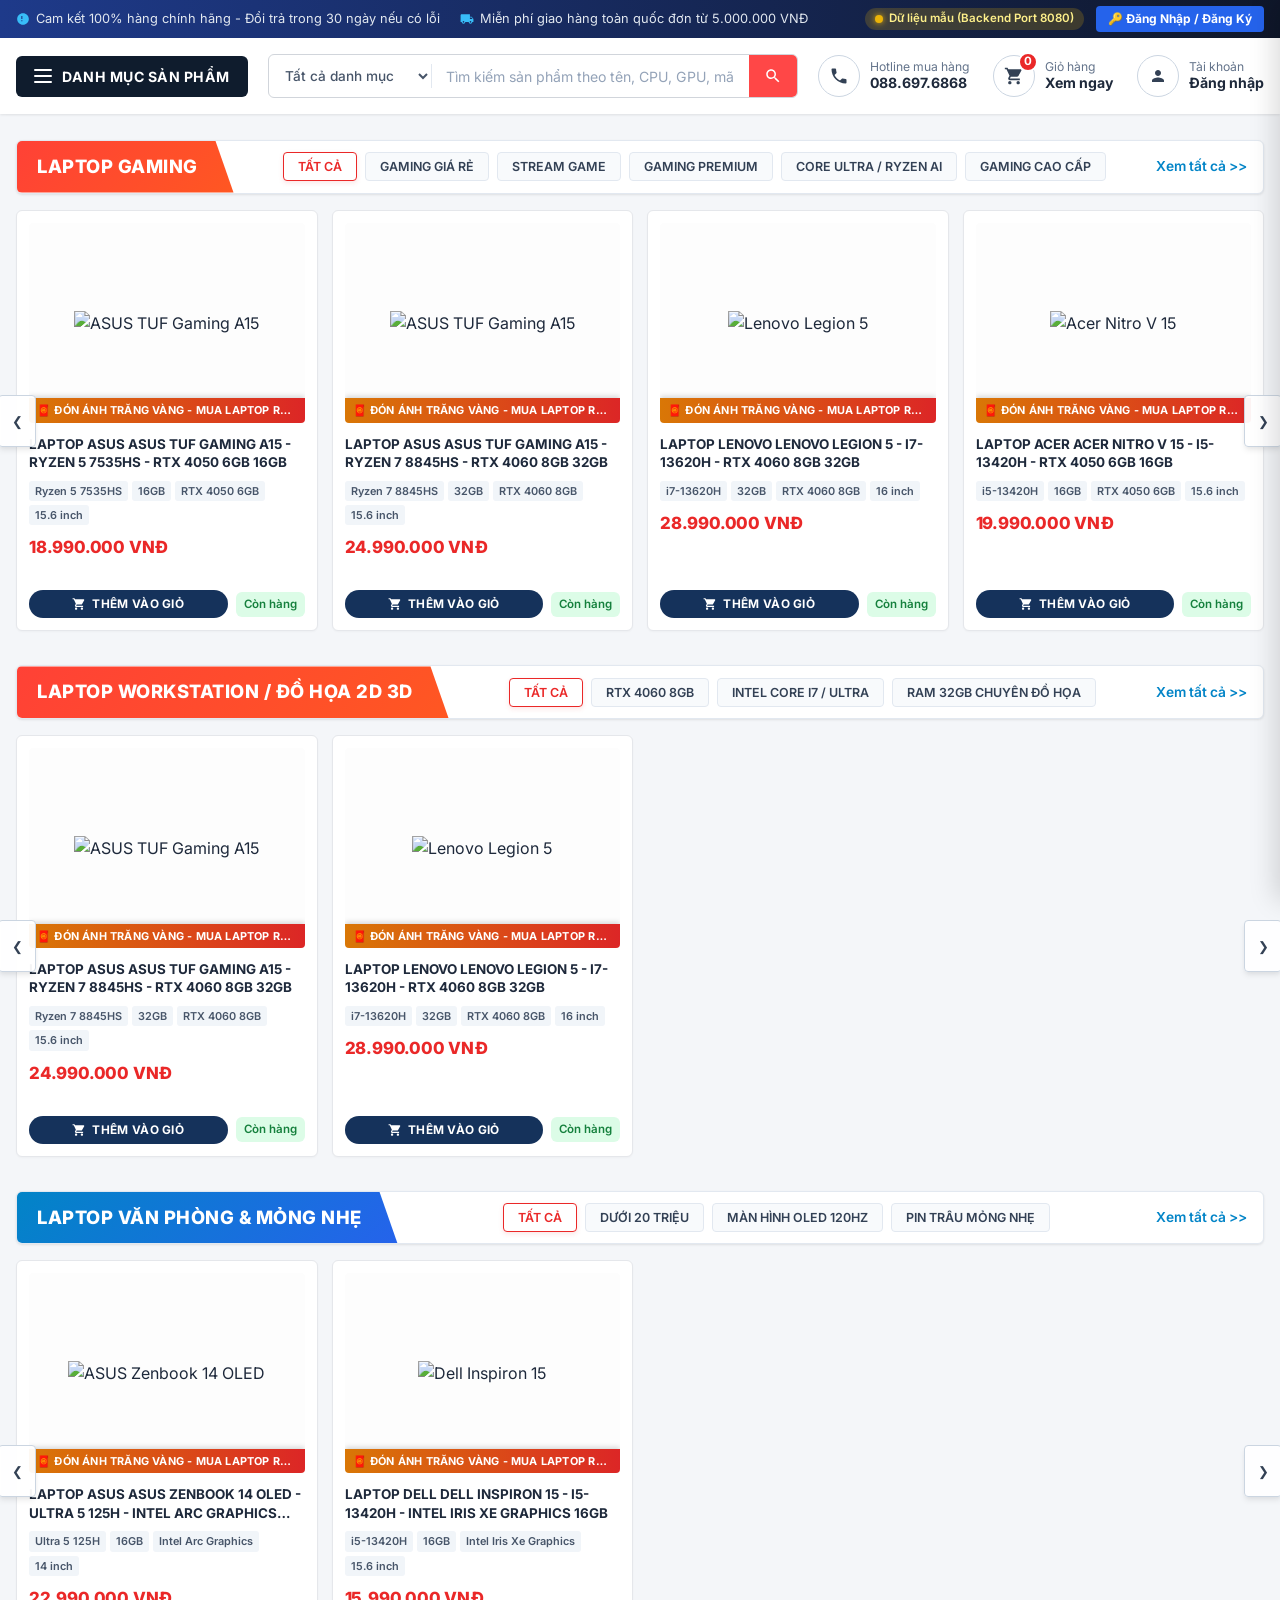
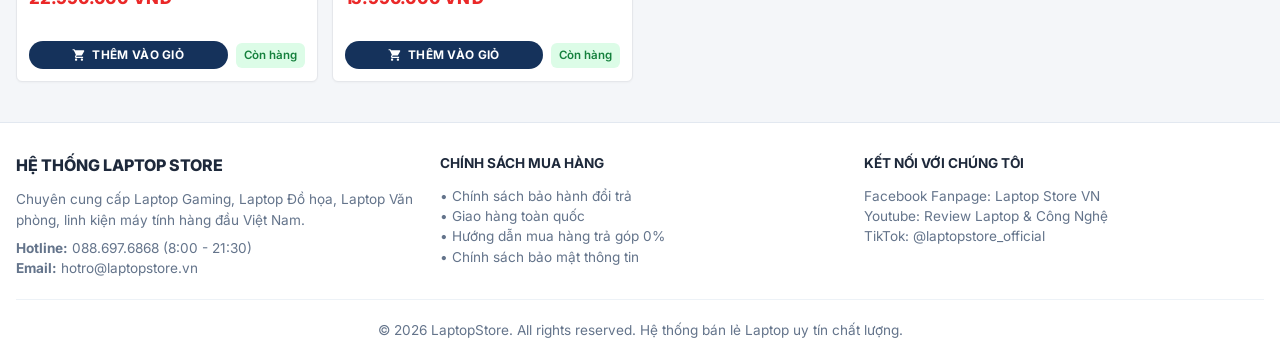
==== commit 1c9ece49: "capnhat" ====
--- a/front_end/index.html
+++ b/front_end/index.html
@@ -3,331 +3,11 @@
 <head>
   <meta charset="UTF-8">
   <meta name="viewport" content="width=device-width, initial-scale=1.0">
-  <title>LaptopStore - System Store & Administration</title>
-
-  <!-- Google Fonts & FontAwesome Icons -->
-  <link rel="preconnect" href="https://fonts.googleapis.com">
-  <link rel="preconnect" href="https://fonts.gstatic.com" crossorigin>
-  <link href="https://fonts.googleapis.com/css2?family=Outfit:wght@300;400;500;600;700;800&display=swap" rel="stylesheet">
-  <link rel="stylesheet" href="https://cdnjs.cloudflare.com/ajax/libs/font-awesome/6.4.0/css/all.min.css">
-
-  <!-- Custom CSS Design System -->
-  <link rel="stylesheet" href="css/style.css">
+  <title>Laptop Store - Khách Hàng</title>
+  <meta http-equiv="refresh" content="0; url=view/index.html">
 </head>
 <body>
-
-  <!-- Navbar Navigation Header -->
-  <header class="navbar">
-    <div class="nav-brand" data-nav="shop">
-      <i class="fas fa-laptop-code"></i>
-      <span>LaptopStore</span>
-    </div>
-
-    <div class="nav-search">
-      <i class="fas fa-search"></i>
-      <input type="text" id="search-input" placeholder="Tìm kiếm theo tên laptop, thương hiệu, chip CPU...">
-    </div>
-
-    <div class="nav-menu">
-      <a href="#" class="nav-link active" data-nav="shop">
-        <i class="fas fa-store"></i> Cửa Hàng
-      </a>
-      <a href="#" class="nav-link" data-nav="orders">
-        <i class="fas fa-box"></i> Đơn Hàng
-      </a>
-      <a href="#" class="nav-link" data-nav="promotions">
-        <i class="fas fa-gift"></i> Khuyến Mãi
-      </a>
-      <a href="#" class="nav-link" id="nav-admin" data-nav="admin" style="display: none;">
-        <i class="fas fa-user-shield"></i> Quản Lý Hệ Thống
-      </a>
-
-      <!-- 2 Role Switcher Options -->
-      <select id="role-select" class="role-switcher">
-        <option value="customer">👤 Giao Diện Người Dùng (Khách Hàng)</option>
-        <option value="admin">👑 Giao Diện Quản Trị Viên & Nhân Viên</option>
-      </select>
-
-      <!-- Cart Button Badge -->
-      <button id="cart-btn" class="cart-btn">
-        <i class="fas fa-shopping-cart"></i>
-        <span id="cart-badge" class="cart-badge">0</span>
-      </button>
-
-      <button id="notification-btn" class="notification-btn" aria-label="Thông báo">
-        <i class="fas fa-bell"></i>
-        <span id="notification-badge" class="cart-badge">0</span>
-      </button>
-      <div id="notification-panel" class="notification-panel" hidden></div>
-    </div>
-  </header>
-
-  <!-- Hero Feature Showcase Section -->
-  <section id="hero-section" class="hero">
-    <div class="hero-banner">
-      <div class="hero-badge">
-        <i class="fas fa-bolt"></i> Siêu Bão Công Nghệ 2026
-      </div>
-      <h1 class="hero-title">Bứt Phá Hiệu Năng <span>Laptop Thế Hệ Mới</span></h1>
-      <p class="hero-desc">
-        Trải nghiệm thế hệ Laptop Gaming & Ultrabook mỏng nhẹ đỉnh cao với chip Intel Core Ultra & AMD Ryzen 8000 Series, màn hình OLED 120Hz rực rỡ và card đồ họa NVIDIA RTX 40 Series.
-      </p>
-      <div class="hero-actions">
-        <button class="btn btn-primary" onclick="switchView('shop')">
-          <i class="fas fa-fire"></i> Khám Phá Sản Phẩm
-        </button>
-        <button class="btn btn-secondary" onclick="switchView('promotions')">
-          <i class="fas fa-tags"></i> Xem Ưu Đãi Khuyến Mãi
-        </button>
-      </div>
-    </div>
-  </section>
-
-  <!-- AI Laptop Showcase Section -->
-  <section id="ai-section" class="ai-section">
-    <div class="ai-section-inner">
-      <div class="ai-header">
-        <div class="ai-header-text">
-          <span class="ai-badge"><i class="fas fa-robot"></i> AI-Powered</span>
-          <h2 class="ai-title">Laptop AI & Copilot+ PC</h2>
-          <p class="ai-desc">Thế hệ laptop tích hợp vi xử lý AI NPU chuyên dụng — xử lý trí tuệ nhân tạo trực tiếp trên máy, tăng tốc sáng tạo và năng suất vượt trội.</p>
-        </div>
-        <button class="btn btn-ai" onclick="filterByCategory(5)">
-          <i class="fas fa-arrow-right"></i> Xem Tất Cả Laptop AI
-        </button>
-      </div>
-      <div id="ai-products-grid" class="ai-products-grid">
-        <!-- Dynamically Rendered AI Product Cards -->
-      </div>
-    </div>
-  </section>
-
-  <!-- Category Filter Quick Chips -->
-  <section id="category-section" class="category-section">
-    <div id="category-bar" class="category-bar">
-      <!-- Dynamically Rendered -->
-    </div>
-  </section>
-
-  <!-- Main Grid Layout (Sidebar Filters + Catalog View) -->
-  <main id="main-content" class="main-container">
-    <aside id="sidebar-container">
-      <!-- Dynamically Rendered Sidebar -->
-    </aside>
-
-    <section id="catalog-view">
-      <!-- Dynamically Rendered Product Cards / Views -->
-    </section>
-  </main>
-
-  <!-- Product Details Modal -->
-  <div id="product-modal" class="modal-overlay">
-    <div class="modal-card">
-      <div class="modal-header">
-        <h3 class="modal-title"><i class="fas fa-laptop"></i> Chi Tiết Sản Phẩm & Cấu Hình</h3>
-        <button class="modal-close">&times;</button>
-      </div>
-      <div id="product-modal-body" class="modal-body">
-        <!-- Dynamically Rendered Details -->
-      </div>
-    </div>
-  </div>
-
-  <!-- Cart Drawer Overlay -->
-  <div id="cart-overlay" class="cart-drawer-overlay"></div>
-  <aside id="cart-drawer" class="cart-drawer">
-    <div class="cart-drawer-header">
-      <h3 style="font-weight: 700; display: flex; align-items: center; gap: 0.5rem;">
-        <i class="fas fa-shopping-bag" style="color: var(--primary);"></i> Giỏ Hàng Của Bạn
-      </h3>
-      <button id="close-cart-btn" class="modal-close">&times;</button>
-    </div>
-    <div id="cart-drawer-body" class="cart-drawer-body">
-      <!-- Dynamically Rendered Cart Items -->
-    </div>
-    <div class="cart-drawer-footer">
-      <div style="display: flex; justify-content: space-between; align-items: center; font-size: 1.1rem; font-weight: 700;">
-        <span>Tổng cộng:</span>
-        <span id="cart-total-price" style="color: var(--primary); font-size: 1.3rem;">0 ₫</span>
-      </div>
-      <button class="btn btn-primary" style="width: 100%; justify-content: center;" onclick="openCheckoutModal()">
-        <i class="fas fa-credit-card"></i> Tiến Hành Thanh Toán
-      </button>
-    </div>
-  </aside>
-
-  <!-- Checkout Form Modal -->
-  <div id="checkout-modal" class="modal-overlay">
-    <div class="modal-card" style="max-width: 600px;">
-      <div class="modal-header">
-        <h3 class="modal-title"><i class="fas fa-cash-register"></i> Đặt Hàng & Thanh Toán</h3>
-        <button class="modal-close">&times;</button>
-      </div>
-      <div class="modal-body">
-        <form onsubmit="processCheckout(event)">
-          <div class="form-group">
-            <label class="form-label">Họ và tên người nhận</label>
-            <input type="text" id="checkout-name" class="form-input" placeholder="Nguyễn Văn An" required value="Nguyễn Văn An">
-          </div>
-          <div class="form-group">
-            <label class="form-label">Số điện thoại liên hệ</label>
-            <input type="tel" id="checkout-phone" class="form-input" placeholder="0901234567" required value="0901234567">
-          </div>
-          <div class="form-group">
-            <label class="form-label">Địa chỉ giao hàng chi tiết</label>
-            <textarea id="checkout-address" class="form-input" rows="3" placeholder="Số nhà, Tên đường, Phường/Xã, Quận/Huyện, Tỉnh/TP" required>123 Đường Cầu Giấy, Phường Dịch Vọng, Quận Cầu Giấy, Hà Nội</textarea>
-          </div>
-          <div class="form-group">
-            <label class="form-label">Phương thức thanh toán</label>
-            <select id="checkout-payment" class="form-input">
-              <option value="Thanh toán khi nhận hàng (COD)">Thanh toán khi nhận hàng (COD)</option>
-              <option value="Chuyển khoản Ngân hàng (QR Code)">Chuyển khoản Ngân hàng qua QR Code</option>
-              <option value="Thẻ tín dụng / Ghi nợ Quốc tế">Thẻ tín dụng / Ghi nợ Visa / Mastercard</option>
-            </select>
-          </div>
-
-          <div style="background: var(--bg-surface); padding: 1rem; border-radius: var(--radius-sm); margin: 1.5rem 0; display: flex; justify-content: space-between; align-items: center;">
-            <span style="font-weight: 600;">Tổng thanh toán:</span>
-            <span id="checkout-total-price" style="font-size: 1.4rem; font-weight: 800; color: var(--primary);">0 ₫</span>
-          </div>
-
-          <button type="submit" class="btn btn-primary" style="width: 100%; justify-content: center; font-size: 1.1rem; padding: 0.9rem;">
-            <i class="fas fa-check-circle"></i> Xác Nhận Đặt Hàng Ngay
-          </button>
-        </form>
-      </div>
-    </div>
-  </div>
-
-  <!-- Admin Add / Edit Product & Price Modal -->
-  <div id="product-editor-modal" class="modal-overlay">
-    <div class="modal-card" style="max-width: 650px;">
-      <div class="modal-header">
-        <h3 id="product-editor-title" class="modal-title"><i class="fas fa-edit"></i> Thêm / Cập Nhật Sản Phẩm & Giá</h3>
-        <button class="modal-close">&times;</button>
-      </div>
-      <div class="modal-body">
-        <form onsubmit="saveProductForm(event)">
-          <input type="hidden" id="edit-prod-id">
-          
-          <div style="display: grid; grid-template-columns: 1fr 1fr; gap: 1rem;">
-            <div class="form-group">
-              <label class="form-label">Mã Sản Phẩm</label>
-              <input type="text" id="edit-prod-code" class="form-input" placeholder="SP006" required>
-            </div>
-            <div class="form-group">
-              <label class="form-label">Tên Laptop</label>
-              <input type="text" id="edit-prod-name" class="form-input" placeholder="ASUS ROG Strix G16" required>
-            </div>
-          </div>
-
-          <div style="display: grid; grid-template-columns: 1fr 1fr; gap: 1rem;">
-            <div class="form-group">
-              <label class="form-label">Danh Mục</label>
-              <select id="edit-prod-category" class="form-input" required></select>
-            </div>
-            <div class="form-group">
-              <label class="form-label">Thương Hiệu</label>
-              <select id="edit-prod-brand" class="form-input" required></select>
-            </div>
-          </div>
-
-          <div class="form-group">
-            <label class="form-label">Giá Bán Cơ Bản (VNĐ)</label>
-            <input type="number" id="edit-prod-price" class="form-input" placeholder="25990000" min="0" step="100000" required>
-          </div>
-
-          <div class="form-group">
-            <label class="form-label">Link Hình Ảnh (Nhiều URL cách nhau bằng dấu phẩy)</label>
-            <input type="text" id="edit-prod-image" class="form-input" placeholder="https://url1.jpg, https://url2.jpg, https://url3.jpg">
-          </div>
-
-          <div class="form-group">
-            <label class="form-label">Mô Tả Sản Phẩm</label>
-            <textarea id="edit-prod-desc" class="form-input" rows="3" placeholder="Laptop gaming cao cấp màn hình 165Hz..."></textarea>
-          </div>
-
-          <button type="submit" class="btn btn-primary" style="width: 100%; justify-content: center; margin-top: 1rem;">
-            <i class="fas fa-save"></i> Lưu Thông Tin & Giá Sản Phẩm
-          </button>
-        </form>
-      </div>
-    </div>
-  </div>
-
-  <!-- Admin Add / Edit Promotion Modal -->
-  <div id="promotion-editor-modal" class="modal-overlay">
-    <div class="modal-card" style="max-width: 600px;">
-      <div class="modal-header">
-        <h3 id="promo-editor-title" class="modal-title"><i class="fas fa-percentage"></i> Quản Lý Chương Trình Khuyến Mại</h3>
-        <button class="modal-close">&times;</button>
-      </div>
-      <div class="modal-body">
-        <form onsubmit="savePromotionForm(event)">
-          <input type="hidden" id="edit-promo-id">
-
-          <div class="form-group">
-            <label class="form-label">Mã Khuyến Mại</label>
-            <input type="text" id="edit-promo-code" class="form-input" placeholder="KM_T9_2026" required>
-          </div>
-
-          <div class="form-group">
-            <label class="form-label">Tên Chương Trình Khuyến Mại</label>
-            <input type="text" id="edit-promo-name" class="form-input" placeholder="Giảm Giá Mùa Khai Trường" required>
-          </div>
-
-          <div class="form-group">
-            <label class="form-label">Phần Trăm Giảm Giá (%)</label>
-            <input type="number" id="edit-promo-discount" class="form-input" placeholder="15" min="1" max="100" required>
-          </div>
-
-          <div style="display: grid; grid-template-columns: 1fr 1fr; gap: 1rem;">
-            <div class="form-group">
-              <label class="form-label">Ngày Bắt Đầu</label>
-              <input type="date" id="edit-promo-start" class="form-input" required>
-            </div>
-            <div class="form-group">
-              <label class="form-label">Ngày Kết Thúc</label>
-              <input type="date" id="edit-promo-end" class="form-input" required>
-            </div>
-          </div>
-
-          <button type="submit" class="btn btn-primary" style="width: 100%; justify-content: center; margin-top: 1rem;">
-            <i class="fas fa-check"></i> Lưu Khuyến Mại
-          </button>
-        </form>
-      </div>
-    </div>
-  </div>
-
-  <!-- Toast Notification Container -->
-  <div id="toast-container" class="toast-container"></div>
-
-  <!-- Footer Section -->
-  <footer class="footer">
-    <div style="max-width: 1400px; margin: 0 auto; display: flex; flex-wrap: wrap; justify-content: space-between; gap: 2rem; text-align: left; margin-bottom: 2rem;">
-      <div>
-        <div class="nav-brand" style="margin-bottom: 1rem;">
-          <i class="fas fa-laptop-code"></i> LaptopStore
-        </div>
-        <p style="max-width: 350px;">Hệ thống bán sỉ & lẻ laptop gaming, laptop văn phòng cao cấp chính hãng hàng đầu Việt Nam.</p>
-      </div>
-      <div>
-        <h4 style="color: var(--text-main); margin-bottom: 1rem;">Liên Hệ & Hỗ Trợ</h4>
-        <p><i class="fas fa-phone-alt"></i> Hotline: 1900 6868</p>
-        <p><i class="fas fa-envelope"></i> Email: support@laptopstore.vn</p>
-        <p><i class="fas fa-map-marker-alt"></i> Hà Nội & TP. Hồ Chí Minh</p>
-      </div>
-    </div>
-    <div style="border-top: 1px solid var(--border-color); padding-top: 1.5rem; font-size: 0.85rem;">
-      &copy; 2026 LaptopStore Management System. Designed for Spring Boot REST API & SSMS SQL Server.
-    </div>
-  </footer>
-
-  <!-- Application Logic Scripts -->
-  <script src="js/mock-data.js"></script>
-  <script src="js/api.js"></script>
-  <script src="js/app.js"></script>
-
+  <p>Đang chuyển hướng tới <a href="view/index.html">Giao diện khách hàng</a>...</p>
+  <script>window.location.href = "view/index.html";</script>
 </body>
 </html>
